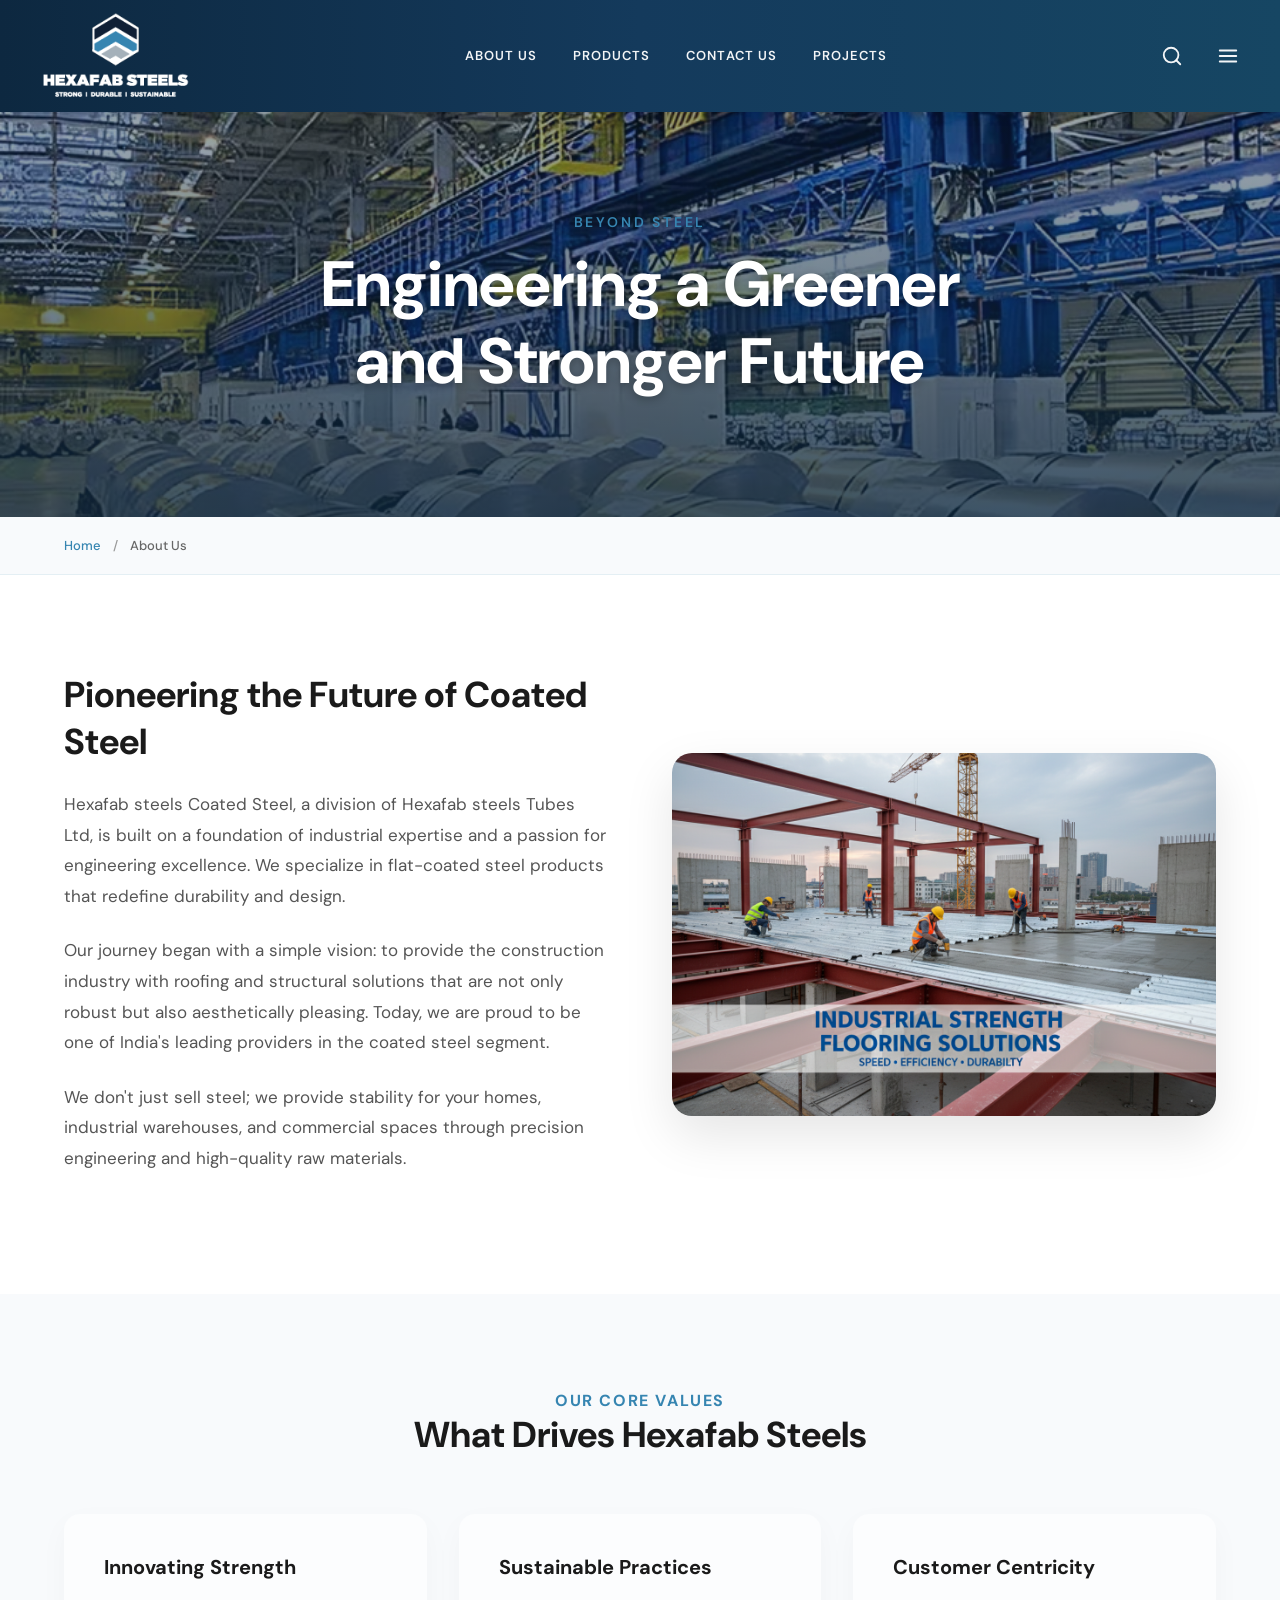
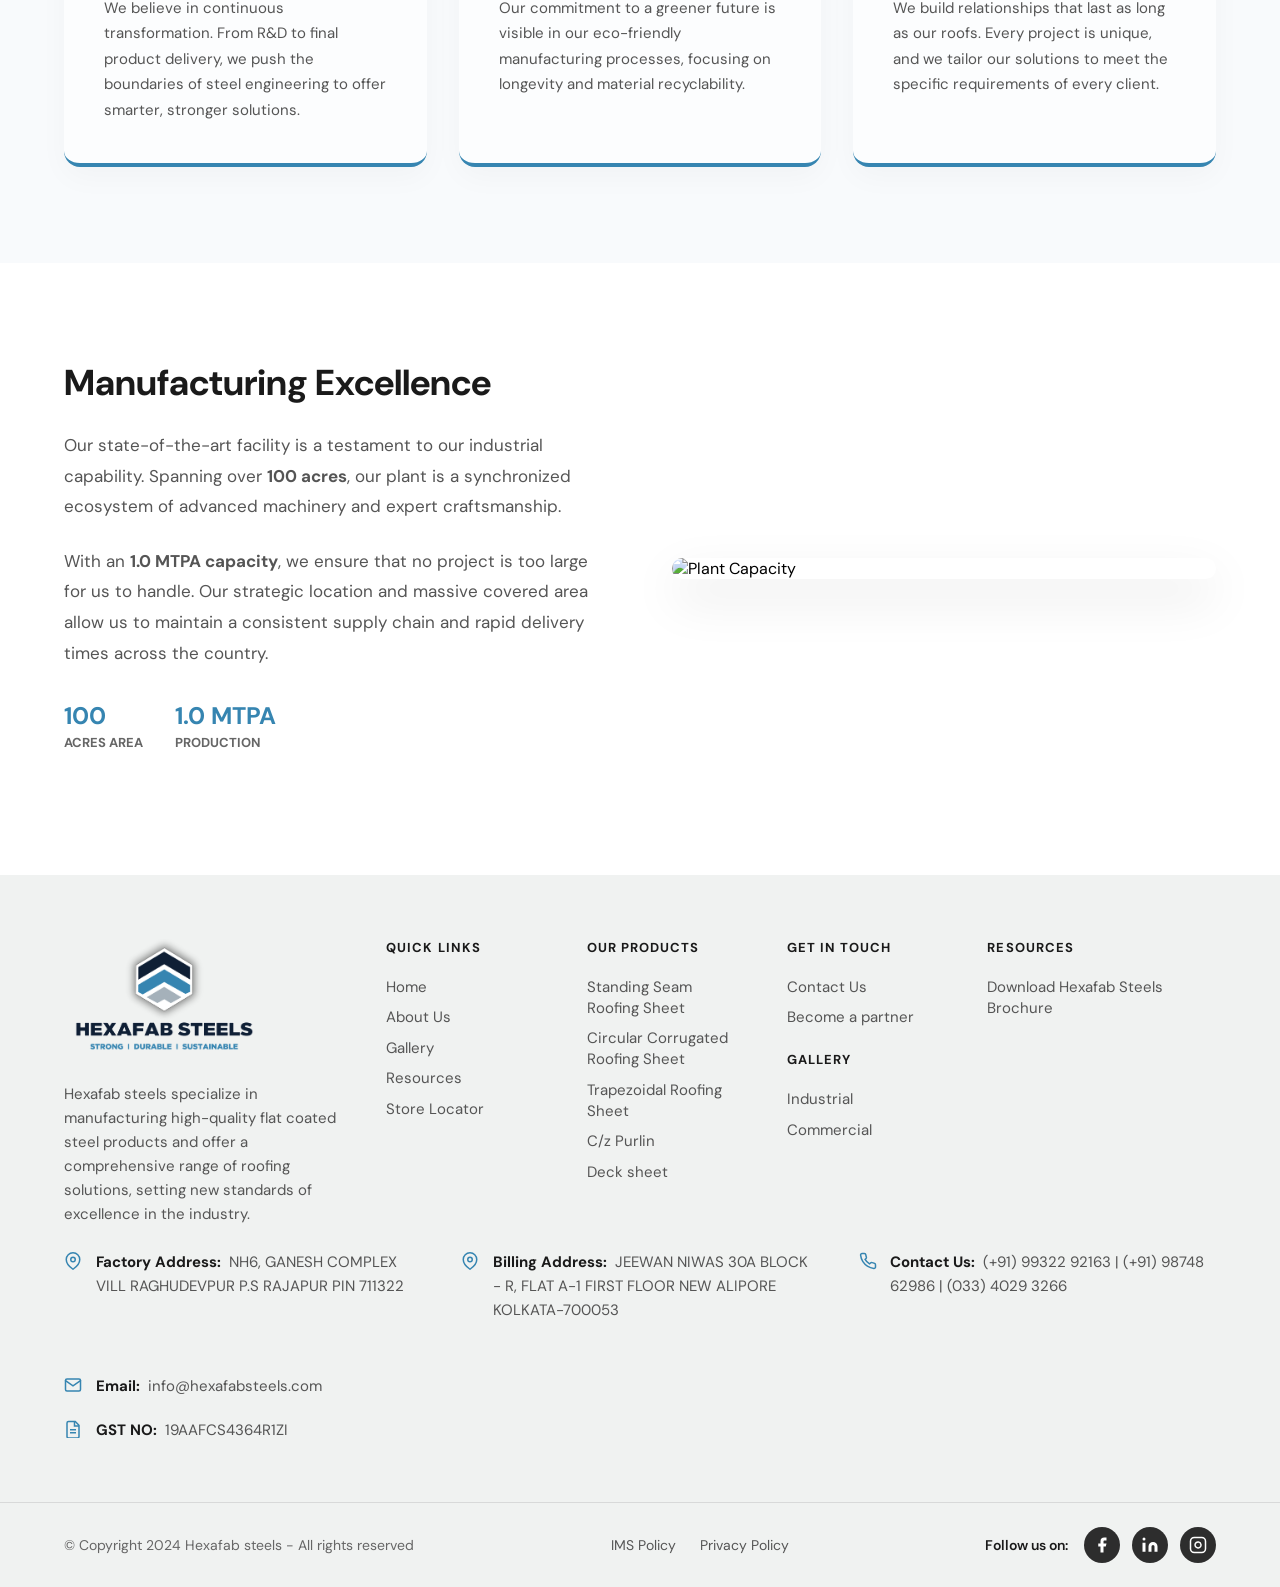
==== about.html @ ea366afa "dsdsd" ====
<!doctype html>
<html lang="en">

<head>
  <meta charset="UTF-8" />
  <meta name="viewport" content="width=device-width, initial-scale=1.0" />
  <title>About Us - Hexafab steels Coated Steel</title>
  <link rel="preconnect" href="https://fonts.googleapis.com" />
  <link rel="preconnect" href="https://fonts.gstatic.com" crossorigin />
  <link
    href="https://fonts.googleapis.com/css2?family=DM+Sans:ital,opsz,wght@0,9..40,400;0,9..40,500;0,9..40,600;0,9..40,700;1,9..40,400&display=swap"
    rel="stylesheet" />
  <link rel="stylesheet" href="https://cdn.jsdelivr.net/npm/swiper@11/swiper-bundle.min.css" />
  <link rel="stylesheet" href="assets/css/style.css" />
  <style>
    .ccc {
      display: grid !important;
      grid-template-columns: repeat(auto-fit, minmax(280px, 1fr)) !important;
      gap: 2.5rem !important;
      align-items: start !important;
      padding-bottom: 3rem !important;
    }

    .footer-contact-item {
      display: flex !important;
      align-items: flex-start !important;
      gap: 0.85rem !important;
      min-width: 0 !important;
    }

    .footer-contact-item.combined-item {
      flex-direction: column !important;
      gap: 1.25rem !important;
    }

    .contact-sub-item {
      display: flex !important;
      align-items: flex-start !important;
      gap: 0.85rem !important;
    }

    .footer-contact-item span,
    .footer-contact-item a,
    .contact-sub-item span,
    .contact-sub-item a {
      word-break: break-word !important;
      overflow-wrap: anywhere !important;
      font-size: 0.9375rem !important;
      line-height: 1.6 !important;
      color: #555 !important;
      text-decoration: none !important;
      transition: color 0.2s ease !important;
    }

    .footer-contact-item a:hover,
    .contact-sub-item a:hover {
      color: #3685b1 !important;
    }

    .footer-contact-item strong,
    .contact-sub-item strong {
      display: inline-block !important;
      margin-right: 4px !important;
      color: #1a1a1a !important;
      white-space: nowrap !important;
    }

    /* Core Values styling */
    .values-grid {
      display: grid;
      grid-template-columns: repeat(3, 1fr);
      gap: 2rem;
      margin-top: 3rem;
    }
    .value-box {
      background: #fcfdfe;
      padding: 2.5rem;
      border-radius: 16px;
      border-bottom: 4px solid #3685b1;
      box-shadow: 0 10px 30px rgba(0,0,0,0.03);
      transition: transform 0.3s ease;
    }
    .value-box:hover {
      transform: translateY(-10px);
    }
    .value-box h3 {
      font-size: 1.25rem;
      font-weight: 700;
      color: #1a1a1a;
      margin-bottom: 1rem;
    }
    .value-box p {
      font-size: 0.9375rem;
      line-height: 1.7;
      color: #555;
    }
    @media (max-width: 768px) {
      .values-grid { grid-template-columns: 1fr; }
    }
  </style>
</head>

<body>
  <header class="site-header">
    <div class="header-inner">
      <a href="index.html" class="header-logo">
        <img src="images/Hexafab-logo.png" alt="Hexafab steels" />
      </a>
      <nav class="nav-main">
        <a href="about.html" class="active">ABOUT US</a>
        <a href="products.html">PRODUCTS </a>
        <a href="contact.html">CONTACT US</a>
        <a href="projects.html">PROJECTS</a>
      </nav>
      <div class="header-actions">
        <button type="button" class="header-search" aria-label="Search" title="Search">
          <svg viewBox="0 0 24 24" fill="none" stroke="currentColor" stroke-width="2" stroke-linecap="round"
            stroke-linejoin="round">
            <circle cx="11" cy="11" r="8" />
            <path d="m21 21-4.35-4.35" />
          </svg>
        </button>
        <button type="button" class="menu-toggle" aria-label="Menu" title="Menu" id="hamburger">
          <svg viewBox="0 0 24 24" fill="none" stroke="currentColor" stroke-width="2" stroke-linecap="round">
            <line x1="3" y1="6" x2="21" y2="6" />
            <line x1="3" y1="12" x2="21" y2="12" />
            <line x1="3" y1="18" x2="21" y2="18" />
          </svg>
        </button>
      </div>
    </div>
  </header>

  <div class="header-search-overlay" id="headerSearchOverlay" aria-hidden="true">
    <div class="search-form-wrap">
      <button type="button" class="search-close" id="searchClose" aria-label="Close search">
        <svg viewBox="0 0 24 24" fill="none" stroke="currentColor" stroke-width="2" stroke-linecap="round"
          stroke-linejoin="round">
          <line x1="18" y1="6" x2="6" y2="18" />
          <line x1="6" y1="6" x2="18" y2="18" />
        </svg>
      </button>
      <form class="search-form" action="javascript:void(0);" method="get" role="search">
        <input type="search" name="s" class="search-input" placeholder="Search..." autocomplete="off"
          id="headerSearchInput" />
        <button type="submit" class="search-submit">Search</button>
      </form>
    </div>
  </div>

  <div class="offcanvas" id="offcanvasMenu" aria-hidden="true">
    <div class="offcanvas-backdrop" id="offcanvasBackdrop"></div>
    <div class="offcanvas-panel">
      <div class="offcanvas-header">
        <a href="index.html" class="offcanvas-logo">
          <img src="images/Hexafab-logo.png" alt="Hexafab steels Coated Steel" />
        </a>
      </div>
      <div class="offcanvas-body">
        <div class="offcanvas-col">
          <ul class="offcanvas-nav">
            <li><a href="index.html">HOME</a></li>
            <li><a href="about.html" class="active">ABOUT US</a></li>
            <li><a href="projects.html">OUR PROJECTS</a></li>
            <li><a href="contact.html">CONTACT US</a></li>
            <li><a href="javascript:void(0);">BECOME A PARTNER</a></li>
            <li><a href="javascript:void(0);">NEWS &amp; MEDIA</a></li>
          </ul>
        </div>
        <div class="offcanvas-col">
          <p class="offcanvas-col-label">OUR Products</p>
          <ul class="offcanvas-brands">
            <li><a href="products.html">Standing Seam Roofing Sheet</a></li>
            <li><a href="products.html">Circular Corrugated Roofing Sheet</a></li>
            <li><a href="products.html">Trapezoidal Roofing Sheet</a></li>
            <li><a href="products.html">C/z Purlin</a></li>
            <li><a href="products.html">Deck sheet</a></li>
          </ul>
        </div>
      </div>
      <div class="offcanvas-footer">
        <div class="offcanvas-social">
          <span class="offcanvas-social-label">Follow us on:</span>
          <a href="javascript:void(0);" aria-label="Facebook"><svg viewBox="0 0 24 24" fill="currentColor">
              <path d="M18 2h-3a5 5 0 0 0-5 5v3H7v4h3v8h4v-8h3l1-4h-4V7a1 1 0 0 1 1-1h3z" />
            </svg></a>
          <a href="javascript:void(0);" aria-label="LinkedIn"><svg viewBox="0 0 24 24" fill="currentColor">
              <path d="M16 8a6 6 0 0 1 6 6v7h-4v-7a2 2 0 0 0-2-2 2 2 0 0 0-2 2v7h-4v-7a6 6 0 0 1 6-6z" />
              <rect x="2" y="9" width="4" height="12" />
              <circle cx="4" cy="4" r="2" />
            </svg></a>
          <a href="javascript:void(0);" aria-label="Instagram"><svg viewBox="0 0 24 24" fill="none"
              stroke="currentColor" stroke-width="2">
              <rect x="2" y="2" width="20" height="20" rx="5" ry="5" />
              <path d="M16 11.37A4 4 0 1 1 12.63 8 4 4 0 0 1 16 11.37z" />
              <line x1="17.5" y1="6.5" x2="17.51" y2="6.5" />
            </svg></a>
        </div>
        <div class="offcanvas-footer-btns">
          <a href="javascript:void(0);" class="btn-outline">Warranty check</a>
          <a href="javascript:void(0);" class="btn-solid">Store locator</a>
        </div>
      </div>
    </div>
    <button type="button" class="offcanvas-close" id="offcanvasClose" aria-label="Close menu">
      <svg viewBox="0 0 24 24" fill="none" stroke="currentColor" stroke-width="2" stroke-linecap="round"
        stroke-linejoin="round">
        <line x1="18" y1="6" x2="6" y2="18" />
        <line x1="6" y1="6" x2="18" y2="18" />
      </svg>
    </button>
  </div>

  <main>
    <section class="internal-hero" style="background-image: url('images/factory-image.webp');">
      <div class="internal-hero-content">
        <p class="page-label">Beyond Steel</p>
        <h1>Engineering a Greener and Stronger Future</h1>
      </div>
    </section>

    <div class="breadcrumb-wrap">
      <div class="container">
        <a href="index.html">Home</a>
        <span class="separator">/</span>
        <span class="current">About Us</span>
      </div>
    </div>

    <!-- Our Story Section -->
    <section class="internal-content-section">
      <div class="container">
        <div class="content-grid-2">
          <div class="content-text">
            <h2>Pioneering the Future of Coated Steel</h2>
            <p>
              Hexafab steels Coated Steel, a division of Hexafab steels Tubes Ltd, is built on a foundation of industrial expertise and a passion for engineering excellence. We specialize in flat-coated steel products that redefine durability and design.
            </p>
            <p>
              Our journey began with a simple vision: to provide the construction industry with roofing and structural solutions that are not only robust but also aesthetically pleasing. Today, we are proud to be one of India's leading providers in the coated steel segment.
            </p>
            <p>
              We don't just sell steel; we provide stability for your homes, industrial warehouses, and commercial spaces through precision engineering and high-quality raw materials.
            </p>
          </div>
          <div class="content-image">
            <img src="images/Deck-sheets/DackSheetBanner.png" alt="Infrastructure" />
          </div>
        </div>
      </div>
    </section>

    <!-- Excellence Section -->
    <section class="internal-content-section" style="background: #f8fafc;">
      <div class="container">
        <div style="text-align: center; margin-bottom: 3.5rem;">
          <p class="page-label" style="color: #3685b1; font-weight: 700; letter-spacing: 0.1em;">OUR CORE VALUES</p>
          <h2 style="font-size: 2.25rem; font-weight: 700; color: #1a1a1a;">What Drives Hexafab Steels</h2>
        </div>
        <div class="values-grid">
          <div class="value-box">
            <h3>Innovating Strength</h3>
            <p>We believe in continuous transformation. From R&D to final product delivery, we push the boundaries of steel engineering to offer smarter, stronger solutions.</p>
          </div>
          <div class="value-box">
            <h3>Sustainable Practices</h3>
            <p>Our commitment to a greener future is visible in our eco-friendly manufacturing processes, focusing on longevity and material recyclability.</p>
          </div>
          <div class="value-box">
            <h3>Customer Centricity</h3>
            <p>We build relationships that last as long as our roofs. Every project is unique, and we tailor our solutions to meet the specific requirements of every client.</p>
          </div>
        </div>
      </div>
    </section>

    <!-- Manufacturing Infrastructure -->
    <section class="internal-content-section">
      <div class="container">
        <div class="content-grid-2">
          <div class="content-image" style="order: 2;">
            <img src="images/Trapezoidal-Roofing-Sheet/TrapezoidalRoofingSheetBanner.png" alt="Plant Capacity" />
          </div>
          <div class="content-text" style="order: 1;">
            <h2>Manufacturing Excellence</h2>
            <p>
              Our state-of-the-art facility is a testament to our industrial capability. Spanning over <strong>100 acres</strong>, our plant is a synchronized ecosystem of advanced machinery and expert craftsmanship.
            </p>
            <p>
              With an <strong>1.0 MTPA capacity</strong>, we ensure that no project is too large for us to handle. Our strategic location and massive covered area allow us to maintain a consistent supply chain and rapid delivery times across the country.
            </p>
            <div style="margin-top: 2rem; display: flex; gap: 2rem;">
               <div>
                  <h4 style="color: #3685b1; font-size: 1.5rem; font-weight: 700;">100</h4>
                  <p style="font-size: 0.8125rem; text-transform: uppercase; font-weight: 700; color: #666;">Acres Area</p>
               </div>
               <div>
                  <h4 style="color: #3685b1; font-size: 1.5rem; font-weight: 700;">1.0 MTPA</h4>
                  <p style="font-size: 0.8125rem; text-transform: uppercase; font-weight: 700; color: #666;">Production</p>
               </div>
            </div>
          </div>
        </div>
      </div>
    </section>
  </main>

  <footer class="site-footer">
    <div class="footer-top" style="padding-bottom: 0 !important;">
      <div class="footer-col footer-about">
        <div class="footer-logo" style="max-width: 200px">
          <img src="images/footer-logo.png" alt="Hexafab steels" style="width: 100%" />
        </div>
        <p class="footer-desc">
          Hexafab steels specialize in manufacturing high-quality flat coated
          steel products and offer a comprehensive range of roofing solutions,
          setting new standards of excellence in the industry.
        </p>
      </div>
      <div class="footer-col">
        <p class="footer-col-heading">QUICK LINKS</p>
        <ul class="footer-links">
          <li><a href="index.html">Home</a></li>
          <li><a href="about.html">About Us</a></li>
          <li><a href="projects.html">Gallery</a></li>
          <li><a href="javascript:void(0);">Resources</a></li>
          <li><a href="javascript:void(0);">Store Locator</a></li>
        </ul>
      </div>
      <div class="footer-col">
        <p class="footer-col-heading">OUR PRODUCTS</p>
        <ul class="footer-links">
          <li>
            <a href="products.html">Standing Seam Roofing Sheet</a>
          </li>
          <li>
            <a href="products.html">Circular Corrugated Roofing Sheet</a>
          </li>
          <li>
            <a href="products.html">Trapezoidal Roofing Sheet</a>
          </li>
          <li>
            <a href="products.html">C/z Purlin</a>
          </li>
          <li>
            <a href="products.html">Deck sheet</a>
          </li>
        </ul>
      </div>
      <div class="footer-col">
        <p class="footer-col-heading">GET IN TOUCH</p>
        <ul class="footer-links">
          <li>
            <a href="contact.html">Contact Us</a>
          </li>
          <li>
            <a href="javascript:void(0);">Become a partner</a>
          </li>
        </ul>
        <p class="footer-col-heading" style="margin-top: 1.5rem">GALLERY</p>
        <ul class="footer-links">
          <li>
            <a href="projects.html">Industrial</a>
          </li>
          <li>
            <a href="projects.html">Commercial</a>
          </li>
        </ul>
      </div>
      <div class="footer-col">
        <p class="footer-col-heading">RESOURCES</p>
        <ul class="footer-links">
          <li>
            <a href="javascript:void(0);">Download Hexafab Steels Brochure</a>
          </li>
        </ul>
      </div>
    </div>

    <div class="footer-top ccc" style="padding-top: 0 !important;">
      <div class="footer-contact-item">
        <svg viewBox="0 0 24 24" fill="none" stroke="currentColor" stroke-width="2">
          <path d="M21 10c0 7-9 13-9 13s-9-6-9-13a9 9 0 0 1 18 0z" />
          <circle cx="12" cy="10" r="3" />
        </svg>
        <span><strong>Factory Address:</strong>
          NH6, GANESH COMPLEX VILL RAGHUDEVPUR P.S RAJAPUR PIN 711322</span>
      </div>
      <div class="footer-contact-item">
        <svg viewBox="0 0 24 24" fill="none" stroke="currentColor" stroke-width="2">
          <path d="M21 10c0 7-9 13-9 13s-9-6-9-13a9 9 0 0 1 18 0z" />
          <circle cx="12" cy="10" r="3" />
        </svg>
        <span><strong>Billing Address:</strong>
          JEEWAN NIWAS 30A BLOCK - R, FLAT A-1 FIRST FLOOR NEW ALIPORE KOLKATA-700053</span>
      </div>
      <div class="footer-contact-item">
        <svg viewBox="0 0 24 24" fill="none" stroke="currentColor" stroke-width="2">
          <path
            d="M22 16.92v3a2 2 0 0 1-2.18 2 19.79 19.79 0 0 1-8.63-3.07 19.5 19.5 0 0 1-6-6 19.79 19.79 0 0 1-3.07-8.67A2 2 0 0 1 4.11 2h3a2 2 0 0 1 2 1.72 12.84 12.84 0 0 0 .7 2.81 2 2 0 0 1-.45 2.11L8.09 9.91a16 16 0 0 0 6 6l1.27-1.27a2 2 0 0 1 2.11-.45 12.84 12.84 0 0 0 2.81.7A2 2 0 0 1 22 16.92z" />
        </svg>
        <a href="tel:+919932292163"><strong>Contact Us: </strong> (+91) 99322 92163 | (+91) 98748 62986 | (033) 4029
          3266</a>
      </div>
      <div class="footer-contact-item combined-item">
        <div class="contact-sub-item">
          <svg viewBox="0 0 24 24" fill="none" stroke="currentColor" stroke-width="2">
            <path d="M4 4h16a2 2 0 0 1 2 2v0l-10 7L2 6v0a2 2 0 0 1 2-2z" />
            <path d="M22 6v12a2 2 0 0 1-2 2H4a2 2 0 0 1-2-2V6" />
          </svg>
          <a href="mailto:info@hexafabsteels.com"><strong>Email:</strong> info@hexafabsteels.com</a>
        </div>
        <div class="contact-sub-item">
          <svg viewBox="0 0 24 24" fill="none" stroke="currentColor" stroke-width="2">
            <path d="M6 2h9l5 5v15a2 2 0 0 1-2 2H6a2 2 0 0 1-2-2V4a2 2 0 0 1 2-2z" />
            <path d="M14 2v6h6" />
            <path d="M8 13h8" />
            <path d="M8 17h8" />
          </svg>
          <span><strong>GST NO:</strong> 19AAFCS4364R1ZI</span>
        </div>
      </div>
    </div>

    <div class="footer-bottom">
      <p class="footer-copyright">
        © Copyright 2024 Hexafab steels - All rights reserved
      </p>
      <div class="footer-policies">
        <a href="javascript:void(0);">IMS Policy</a>
        <a href="javascript:void(0);">Privacy Policy</a>
      </div>
      <div class="footer-social">
        <span class="footer-social-label">Follow us on:</span>
        <a href="javascript:void(0);" aria-label="Facebook" title="Facebook">
          <svg viewBox="0 0 24 24" fill="currentColor">
            <path d="M18 2h-3a5 5 0 0 0-5 5v3H7v4h3v8h4v-8h3l1-4h-4V7a1 1 0 0 1 1-1h3z" />
          </svg>
        </a>
        <a href="javascript:void(0);" aria-label="LinkedIn" title="LinkedIn">
          <svg viewBox="0 0 24 24" fill="currentColor">
            <path d="M16 8a6 6 0 0 1 6 6v7h-4v-7a2 2 0 0 0-2-2 2 2 0 0 0-2 2v7h-4v-7a6 6 0 0 1 6-6z" />
            <rect x="2" y="9" width="4" height="12" />
            <circle cx="4" cy="4" r="2" />
          </svg>
        </a>
        <a href="javascript:void(0);" aria-label="Instagram" title="Instagram">
          <svg viewBox="0 0 24 24" fill="none" stroke="currentColor" stroke-width="2">
            <rect x="2" y="2" width="20" height="20" rx="5" ry="5" />
            <path d="M16 11.37A4 4 0 1 1 12.63 8 4 4 0 0 1 16 11.37z" />
            <line x1="17.5" y1="6.5" x2="17.51" y2="6.5" />
          </svg>
        </a>
      </div>
    </div>
  </footer>

  <script src="https://cdn.jsdelivr.net/npm/swiper@11/swiper-bundle.min.js"></script>
  <script type="module">
    import Lenis from "https://cdn.jsdelivr.net/npm/lenis@1.3.18/dist/lenis.mjs"
    const lenis = new Lenis({
      duration: 1.2,
      easing: (t) => Math.min(1, 1.001 - Math.pow(2, -10 * t)),
      orientation: "vertical",
      smoothWheel: true,
      wheelMultiplier: 1,
      touchMultiplier: 2,
    })
    function raf(time) {
      lenis.raf(time)
      requestAnimationFrame(raf)
    }
    requestAnimationFrame(raf)
  </script>
  <script>
    // Search toggle
    (function () {
      var searchBtn = document.querySelector(".header-search")
      var overlay = document.getElementById("headerSearchOverlay")
      var searchInput = document.getElementById("headerSearchInput")
      var searchClose = document.getElementById("searchClose")
      if (!searchBtn || !overlay) return
      searchBtn.addEventListener("click", function() {
        document.body.classList.add("is-search-open")
        overlay.setAttribute("aria-hidden", "false")
        if (searchInput) searchInput.focus()
      })
      searchClose.addEventListener("click", function() {
        document.body.classList.remove("is-search-open")
        overlay.setAttribute("aria-hidden", "true")
      })
    })()

    // Mobile menu toggle
    ; (function () {
        var menuToggle = document.querySelector(".menu-toggle")
        var offcanvas = document.getElementById("offcanvasMenu")
        var offcanvasClose = document.getElementById("offcanvasClose")
        var offcanvasBackdrop = document.getElementById("offcanvasBackdrop")
        if (!menuToggle || !offcanvas) return
        menuToggle.addEventListener("click", function() {
          document.body.classList.add("is-offcanvas-open")
          offcanvas.setAttribute("aria-hidden", "false")
        })
        function closeMenu() {
          document.body.classList.remove("is-offcanvas-open")
          offcanvas.setAttribute("aria-hidden", "true")
        }
        offcanvasClose.addEventListener("click", closeMenu)
        if (offcanvasBackdrop) offcanvasBackdrop.addEventListener("click", closeMenu)
      })()
  </script>
</body>
</html>
---- assets/css/style.css ----
* {
  margin: 0;
  padding: 0;
  box-sizing: border-box;
}

html.lenis,
html.lenis body {
  height: auto;
}

.lenis.lenis-smooth {
  scroll-behavior: auto;
}

.lenis.lenis-smooth [data-lenis-prevent] {
  overscroll-behavior: contain;
}

.lenis.lenis-stopped {
  overflow: hidden;
}

.lenis.lenis-smooth iframe {
  pointer-events: none;
}

body {
  font-family:
    "DM Sans",
    -apple-system,
    BlinkMacSystemFont,
    sans-serif;
}

a:focus-visible,
button:focus-visible {
  outline: 2px solid #3685b1;
  outline-offset: 2px;
}

/* Site Header */
.site-header {
  position: sticky;
  top: 0;
  z-index: 100;
  background: linear-gradient(90deg,
      #0d2840 0%,
      #143a5c 50%,
      #164663 100%);
  padding: 0 2rem;
  height: 112px;
  display: flex;
  align-items: center;
  justify-content: space-between;
  box-shadow: 0 2px 12px rgba(0, 0, 0, 0.15);
}

.site-header .header-inner {
  /* max-width: 1400px; */
  margin: 0 auto;
  width: 100%;
  display: flex;
  align-items: center;
  justify-content: space-between;
}

.site-header .header-logo {
  display: flex;
  align-items: center;
  text-decoration: none;
  color: inherit;
}

.site-header .header-logo img {
  display: block;
  max-height: 88px;
  max-width: 280px;
  width: auto;
  height: auto;
  object-fit: contain;
  vertical-align: middle;
}

.site-header .nav-main {
  display: flex;
  align-items: center;
  gap: 2.25rem;
}

.site-header .nav-main a {
  font-size: 0.8125rem;
  font-weight: 600;
  letter-spacing: 0.08em;
  color: rgba(255, 255, 255, 0.95);
  text-decoration: none;
  transition: color 0.2s ease;
}

.site-header .nav-main a:hover {
  color: #fff;
}

.site-header .nav-item-dropdown {
  display: inline-flex;
  align-items: center;
  gap: 0.35rem;
}

.site-header .nav-item-dropdown svg {
  width: 10px;
  height: 10px;
  opacity: 0.9;
}

.site-header .header-actions {
  display: flex;
  align-items: center;
  gap: 1rem;
}

.site-header .header-actions .divider {
  width: 1px;
  height: 20px;
  background: rgba(255, 255, 255, 0.3);
}

.site-header .header-actions a,
.site-header .header-actions button {
  display: flex;
  align-items: center;
  justify-content: center;
  width: 40px;
  height: 40px;
  color: rgba(255, 255, 255, 0.95);
  background: none;
  border: none;
  cursor: pointer;
  padding: 0;
  text-decoration: none;
  transition: color 0.2s ease;
}

.site-header .header-actions a:hover,
.site-header .header-actions button:hover {
  color: #fff;
}

.site-header .header-actions svg {
  width: 22px;
  height: 22px;
}

.site-header .menu-toggle {
  font: inherit;
}

@media (max-width: 900px) {
  .site-header .nav-main {
    display: none;
  }
}

@media (max-width: 600px) {
  .site-header {
    padding: 0 1rem;
  }
}

/* Header search overlay */
.header-search-overlay {
  position: fixed;
  inset: 0;
  z-index: 200;
  background: rgba(13, 40, 64, 0.97);
  display: flex;
  align-items: center;
  justify-content: center;
  padding: 2rem;
  visibility: hidden;
  opacity: 0;
  transition:
    visibility 0.25s ease,
    opacity 0.25s ease;
}

body.is-search-open .header-search-overlay {
  visibility: visible;
  opacity: 1;
}

.header-search-overlay .search-form-wrap {
  width: 100%;
  max-width: 520px;
  position: relative;
}

.header-search-overlay .search-form {
  display: flex;
  align-items: stretch;
  gap: 0;
  background: #fff;
  border-radius: 12px;
  overflow: hidden;
  box-shadow: 0 8px 40px rgba(0, 0, 0, 0.3);
}

.header-search-overlay .search-input {
  flex: 1;
  padding: 1rem 1.25rem;
  font-size: 1rem;
  font-family: inherit;
  border: none;
  outline: none;
}

.header-search-overlay .search-input::placeholder {
  color: #999;
}

.header-search-overlay .search-submit {
  padding: 0 1.5rem;
  background: #3685b1;
  color: #fff;
  font-weight: 600;
  font-size: 0.9375rem;
  border: none;
  cursor: pointer;
  transition: background 0.2s ease;
}

.header-search-overlay .search-submit:hover {
  background: #2a6a94;
}

.header-search-overlay .search-close {
  position: absolute;
  top: -2.5rem;
  right: 0;
  width: 40px;
  height: 40px;
  display: flex;
  align-items: center;
  justify-content: center;
  background: transparent;
  border: none;
  color: rgba(255, 255, 255, 0.9);
  cursor: pointer;
  padding: 0;
  transition: color 0.2s ease;
}

.header-search-overlay .search-close:hover {
  color: #fff;
}

.header-search-overlay .search-close svg {
  width: 24px;
  height: 24px;
}

/* Off-canvas menu */
.offcanvas {
  position: fixed;
  inset: 0;
  z-index: 250;
  visibility: hidden;
  pointer-events: none;
}

body.is-offcanvas-open .offcanvas {
  visibility: visible;
  pointer-events: auto;
}

body.is-offcanvas-open {
  overflow: hidden;
}

@keyframes offcanvas-col-in {
  from {
    opacity: 0;
    transform: translateY(20px);
  }

  to {
    opacity: 1;
    transform: translateY(0);
  }
}

.offcanvas-panel {
  position: fixed;
  left: 0;
  top: 0;
  bottom: 0;
  width: 96%;
  max-width: 880px;
  background-image:
    radial-gradient(circle at 18% 25%,
      rgba(54, 133, 177, 0.06) 0%,
      transparent 45%),
    linear-gradient(145deg,
      #f2f5f9 0%,
      #e8eef5 35%,
      #ecf1f8 70%,
      #f0f4fa 100%);
  display: flex;
  flex-direction: column;
  transform: translateX(-100%);
  transition: transform 0.5s cubic-bezier(0.23, 1, 0.32, 1);
  box-shadow:
    16px 0 80px rgba(0, 0, 0, 0.2),
    0 0 0 1px rgba(54, 133, 177, 0.06);
  overflow-y: auto;
  border-radius: 0 28px 28px 0;
}

.offcanvas-panel::before {
  content: "";
  position: absolute;
  left: 0;
  top: 0;
  bottom: 0;
  width: 6px;
  background: linear-gradient(180deg,
      #3685b1 0%,
      #4a9ac9 50%,
      #2a6a94 100%);
  border-radius: 28px 0 0 28px;
}

body.is-offcanvas-open .offcanvas-panel {
  transform: translateX(0);
}

body.is-offcanvas-open .offcanvas-body .offcanvas-col:nth-child(1) {
  animation: offcanvas-col-in 0.5s cubic-bezier(0.23, 1, 0.32, 1) 0.1s both;
}

body.is-offcanvas-open .offcanvas-body .offcanvas-col:nth-child(2) {
  animation: offcanvas-col-in 0.5s cubic-bezier(0.23, 1, 0.32, 1) 0.2s both;
}

body.is-offcanvas-open .offcanvas-body .offcanvas-col:nth-child(3) {
  animation: offcanvas-col-in 0.5s cubic-bezier(0.23, 1, 0.32, 1) 0.3s both;
}

.offcanvas-panel::-webkit-scrollbar {
  width: 8px;
}

.offcanvas-panel::-webkit-scrollbar-track {
  background: rgba(54, 133, 177, 0.06);
  border-radius: 4px;
}

.offcanvas-panel::-webkit-scrollbar-thumb {
  background: linear-gradient(180deg, #3685b1 0%, #2a6a94 100%);
  border-radius: 4px;
}

.offcanvas-panel::-webkit-scrollbar-thumb:hover {
  background: #2a6a94;
}

.offcanvas-backdrop {
  position: fixed;
  inset: 0;
  background: rgba(13, 40, 64, 0.5);
  opacity: 0;
  transition: opacity 0.5s cubic-bezier(0.23, 1, 0.32, 1);
  backdrop-filter: blur(0);
}

body.is-offcanvas-open .offcanvas-backdrop {
  opacity: 1;
  backdrop-filter: blur(8px);
}

.offcanvas-close {
  position: fixed;
  top: 1.25rem;
  right: 1.25rem;
  z-index: 251;
  width: 52px;
  height: 52px;
  border-radius: 50%;
  background: #1a1a1a;
  color: #fff;
  border: 3px solid rgba(255, 255, 255, 0.2);
  cursor: pointer;
  display: flex;
  align-items: center;
  justify-content: center;
  padding: 0;
  transition: all 0.3s cubic-bezier(0.23, 1, 0.32, 1);
  box-shadow: 0 4px 20px rgba(0, 0, 0, 0.3);
}

.offcanvas-close:hover {
  background: #3685b1;
  border-color: rgba(255, 255, 255, 0.4);
  transform: scale(1.08) rotate(90deg);
  box-shadow: 0 6px 28px rgba(54, 133, 177, 0.4);
}

.offcanvas-close svg {
  width: 24px;
  height: 24px;
}

.offcanvas-header {
  background: linear-gradient(115deg,
      #1a1a1a 0%,
      #252525 40%,
      #2d2d2d 100%);
  padding: 1.5rem 2.5rem;
  flex-shrink: 0;
  position: relative;
  overflow: hidden;
}

.offcanvas-header::before {
  content: "";
  position: absolute;
  inset: 0;
  background: repeating-linear-gradient(-55deg,
      transparent,
      transparent 60px,
      rgba(255, 255, 255, 0.02) 60px,
      rgba(255, 255, 255, 0.02) 61px);
  pointer-events: none;
}

.offcanvas-header::after {
  content: "";
  position: absolute;
  left: 0;
  right: 0;
  bottom: 0;
  height: 4px;
  background: linear-gradient(90deg,
      #3685b1 0%,
      #4a9ac9 40%,
      transparent 100%);
  opacity: 0.9;
}

.offcanvas-header .offcanvas-logo {
  display: inline-flex;
  align-items: center;
  text-decoration: none;
  color: #fff;
  position: relative;
  z-index: 1;
}

.offcanvas-header .offcanvas-logo img {
  max-height: 94px;
  width: auto;
  display: block;
}

.offcanvas-body {
  flex: 1;
  padding: 2.5rem 2.5rem 2rem;
  display: grid;
  grid-template-columns: 1fr;
  gap: 2.5rem;
  position: relative;
  z-index: 1;
}

@media (min-width: 640px) {
  .offcanvas-body {
    grid-template-columns: 1fr 1fr 1fr;
    gap: 3rem;
    padding: 3rem 3rem 2.5rem;
  }

  .offcanvas-body .offcanvas-col {
    padding-right: 2rem;
    border-right: 1px solid rgba(54, 133, 177, 0.15);
  }

  .offcanvas-body .offcanvas-col:last-child {
    padding-right: 0;
    border-right: none;
  }
}

.offcanvas-nav {
  list-style: none;
}

.offcanvas-nav li {
  position: relative;
}

.offcanvas-nav a {
  display: inline-block;
  font-size: 1rem;
  font-weight: 700;
  letter-spacing: 0.06em;
  text-transform: uppercase;
  color: #1a1a1a;
  text-decoration: none;
  padding: 0.65rem 0 0.65rem 1.5rem;
  position: relative;
  transition: color 0.25s ease;
}

.offcanvas-nav a::before {
  content: "→";
  position: absolute;
  left: 0;
  font-size: 1em;
  color: #3685b1;
  opacity: 0;
  transform: translateX(-6px);
  transition:
    opacity 0.25s ease,
    transform 0.25s ease;
}

.offcanvas-nav a::after {
  content: "";
  position: absolute;
  left: 1.5rem;
  right: 0;
  bottom: 0.4rem;
  height: 3px;
  width: 0;
  background: linear-gradient(90deg, #3685b1, #4a9ac9);
  border-radius: 2px;
  transition: width 0.3s cubic-bezier(0.23, 1, 0.32, 1);
}

.offcanvas-nav a:hover {
  color: #3685b1;
}

.offcanvas-nav a:hover::before {
  opacity: 1;
  transform: translateX(0);
}

.offcanvas-nav a:hover::after {
  width: calc(100% - 1.5rem);
}

.offcanvas-col-label {
  font-size: 0.6875rem;
  font-weight: 800;
  letter-spacing: 0.22em;
  text-transform: uppercase;
  margin-bottom: 1.25rem;
  padding: 0.55rem 1rem;
  background: linear-gradient(90deg,
      rgba(54, 133, 177, 0.15) 0%,
      rgba(54, 133, 177, 0.06) 100%);
  border-left: 4px solid #3685b1;
  border-radius: 0 10px 10px 0;
  display: inline-block;
  color: #1a5f7a;
  box-shadow: 0 2px 8px rgba(54, 133, 177, 0.08);
}

.offcanvas-brands {
  list-style: none;
}

.offcanvas-brands a {
  display: block;
  font-size: 0.875rem;
  font-weight: 700;
  letter-spacing: 0.05em;
  text-transform: uppercase;
  color: #1a1a1a;
  text-decoration: none;
  padding: 0.5rem 0 0.5rem 1.25rem;
  border-left: 3px solid transparent;
  position: relative;
  transition: all 0.3s cubic-bezier(0.23, 1, 0.32, 1);
}

.offcanvas-brands a::before {
  content: "";
  position: absolute;
  left: 0;
  top: 50%;
  transform: translateY(-50%);
  width: 6px;
  height: 6px;
  border-radius: 50%;
  background: rgba(54, 133, 177, 0.3);
  transition: all 0.3s ease;
}

.offcanvas-brands a:hover {
  color: #3685b1;
  border-left-color: #3685b1;
  padding-left: 1.5rem;
}

.offcanvas-brands a:hover::before {
  background: #3685b1;
  transform: translateY(-50%) scale(1.4);
  box-shadow: 0 0 0 3px rgba(54, 133, 177, 0.2);
}

.offcanvas-resource-label {
  font-size: 0.6875rem;
  font-weight: 800;
  letter-spacing: 0.22em;
  text-transform: uppercase;
  margin-bottom: 1.25rem;
  padding: 0.55rem 1rem;
  background: linear-gradient(90deg,
      rgba(54, 133, 177, 0.15) 0%,
      rgba(54, 133, 177, 0.06) 100%);
  border-left: 4px solid #3685b1;
  border-radius: 0 10px 10px 0;
  display: inline-block;
  color: #1a5f7a;
  box-shadow: 0 2px 8px rgba(54, 133, 177, 0.08);
}

.offcanvas-resources a {
  display: block;
  font-size: 0.8125rem;
  font-weight: 600;
  letter-spacing: 0.03em;
  text-transform: uppercase;
  color: #444;
  text-decoration: none;
  padding: 0.45rem 0 0.45rem 1.25rem;
  border-left: 3px solid transparent;
  position: relative;
  transition: all 0.3s cubic-bezier(0.23, 1, 0.32, 1);
}

.offcanvas-resources a:not(.download-link)::before {
  content: "";
  position: absolute;
  left: 0;
  top: 50%;
  transform: translateY(-50%);
  width: 5px;
  height: 5px;
  border-radius: 50%;
  background: rgba(54, 133, 177, 0.25);
  transition: all 0.3s ease;
}

.offcanvas-resources a:hover {
  color: #3685b1;
  border-left-color: #3685b1;
  padding-left: 1.5rem;
}

.offcanvas-resources a:hover::before {
  background: #3685b1;
  transform: translateY(-50%) scale(1.3);
}

.offcanvas-resources a.download-link {
  display: inline-flex;
  align-items: center;
  gap: 0.4rem;
}

.offcanvas-resources a.download-link svg {
  width: 14px;
  height: 14px;
  transition: transform 0.25s ease;
}

.offcanvas-resources a.download-link:hover svg {
  transform: translateY(2px);
}

.offcanvas-footer {
  border-top: 2px solid rgba(54, 133, 177, 0.2);
  padding: 1.75rem 2.5rem;
  display: flex;
  flex-wrap: wrap;
  align-items: center;
  justify-content: space-between;
  gap: 1.5rem;
  background: linear-gradient(180deg,
      transparent 0%,
      rgba(54, 133, 177, 0.05) 100%);
  position: relative;
  overflow: hidden;
}

.offcanvas-footer::before {
  content: "";
  position: absolute;
  bottom: 0;
  right: 0;
  width: 40%;
  height: 100%;
  background: linear-gradient(105deg,
      transparent 30%,
      rgba(54, 133, 177, 0.08) 100%);
  pointer-events: none;
}

.offcanvas-footer .offcanvas-social,
.offcanvas-footer .offcanvas-footer-btns {
  position: relative;
  z-index: 1;
}

.offcanvas-social {
  display: flex;
  align-items: center;
  gap: 0.75rem;
}

.offcanvas-social-label {
  font-size: 0.8125rem;
  font-weight: 600;
  color: #555;
  margin-right: 0.25rem;
}

.offcanvas-social a {
  display: flex;
  align-items: center;
  justify-content: center;
  width: 40px;
  height: 40px;
  border-radius: 50%;
  background: #fff;
  color: #2d2d2d;
  border: 2px solid rgba(0, 0, 0, 0.08);
  text-decoration: none;
  transition: all 0.3s cubic-bezier(0.23, 1, 0.32, 1);
  box-shadow: 0 2px 8px rgba(0, 0, 0, 0.06);
}

.offcanvas-social a:hover {
  background: #3685b1;
  color: #fff;
  border-color: #3685b1;
  transform: translateY(-3px);
  box-shadow: 0 6px 16px rgba(54, 133, 177, 0.35);
}

.offcanvas-social svg {
  width: 18px;
  height: 18px;
}

.offcanvas-footer-btns {
  display: flex;
  flex-wrap: wrap;
  gap: 0.75rem;
}

.offcanvas-footer-btns a {
  display: inline-flex;
  align-items: center;
  gap: 0.5rem;
  font-size: 0.8125rem;
  font-weight: 700;
  letter-spacing: 0.06em;
  text-transform: uppercase;
  text-decoration: none;
  padding: 0.7rem 1.5rem;
  border-radius: 12px;
  transition: all 0.3s cubic-bezier(0.23, 1, 0.32, 1);
}

.offcanvas-footer-btns a.btn-outline {
  background: #fff;
  color: #2d2d2d;
  border: 2px solid #2d2d2d;
}

.offcanvas-footer-btns a.btn-outline:hover {
  background: #2d2d2d;
  color: #fff;
  transform: translateY(-2px);
}

.offcanvas-footer-btns a.btn-solid {
  background: linear-gradient(135deg, #3685b1 0%, #2a6a94 100%);
  color: #fff;
  border: 2px solid transparent;
  box-shadow: 0 4px 14px rgba(54, 133, 177, 0.35);
}

.offcanvas-footer-btns a.btn-solid:hover {
  background: linear-gradient(135deg, #2a6a94 0%, #1e5280 100%);
  transform: translateY(-2px);
  box-shadow: 0 6px 20px rgba(54, 133, 177, 0.45);
}

.offcanvas-footer-btns svg {
  width: 16px;
  height: 16px;
}

.hero {
  position: relative;
  width: 100%;
  min-height: 90vh;
  overflow: hidden;
}

.hero .swiper {
  width: 100%;
  height: 90vh;
}

.hero .swiper-slide {
  display: flex;
  align-items: center;
  justify-content: flex-start;
  background-size: cover;
  background-position: center;
  position: relative;
}

.hero .swiper-slide::before {
  content: "";
  position: absolute;
  inset: 0;
  background: linear-gradient(90deg,
      rgba(0, 0, 0, 0.5) 0%,
      rgba(0, 0, 0, 0.2) 50%,
      transparent 100%);
  pointer-events: none;
}

.hero .swiper-slide:nth-child(1) {
  background-image: url("https://aplapollocoatedsteel.com/wp-content/uploads/2024/05/Hero-banner-1.webp");
}

.hero .swiper-slide:nth-child(2) {
  background-image: url("https://aplapollocoatedsteel.com/wp-content/uploads/2026/01/website-banner-deskrop-100.jpg");
}

.hero .swiper-slide:nth-child(3) {
  background-image: url("https://aplapollocoatedsteel.com/wp-content/uploads/2024/08/Coral-1-banner.webp");
}

.slide-content {
  text-align: left;
  color: #fff;
  padding: 3rem 4rem;
  max-width: 700px;
  position: relative;
  z-index: 1;
}

.slide-content .sub-heading {
  font-size: 0.875rem;
  font-weight: 600;
  letter-spacing: 0.25em;
  text-transform: uppercase;
  opacity: 0.95;
  margin-bottom: 1rem;
  text-shadow: 0 1px 2px rgba(0, 0, 0, 0.3);
}

.slide-content .heading {
  font-size: clamp(2.5rem, 5vw, 4rem);
  font-weight: 700;
  line-height: 1.2;
  margin-bottom: 1rem;
  text-shadow: 0 2px 4px rgba(0, 0, 0, 0.4);
}

.slide-content .description {
  font-size: 1rem;
  line-height: 1.6;
  opacity: 0.95;
  margin-bottom: 1.5rem;
  text-shadow: 0 1px 2px rgba(0, 0, 0, 0.3);
}

.slide-content .btn {
  display: inline-block;
  padding: 1rem 2rem;
  background: #3685b1;
  color: #fff;
  text-decoration: none;
  font-weight: 600;
  letter-spacing: 0.1em;
  text-transform: uppercase;
  border-radius: 4px;
  transition: background 0.2s ease;
}

.slide-content .btn:hover {
  background: #2a6a94;
}

/* Navigation */
.hero-nav {
  position: absolute;
  bottom: 2rem;
  left: 4rem;
  display: flex;
  align-items: center;
  gap: 2rem;
  z-index: 10;
}

.hero-nav .swiper-button-prev,
.hero-nav .swiper-button-next {
  position: static;
  width: 48px;
  height: 48px;
  margin: 0;
  background: rgba(255, 255, 255, 0.15);
  border-radius: 50%;
  color: #fff;
  transition: background 0.3s ease;
}

.hero-nav .swiper-button-prev::after,
.hero-nav .swiper-button-next::after {
  font-size: 1.25rem;
  font-weight: 700;
}

.hero-nav .swiper-button-prev:hover,
.hero-nav .swiper-button-next:hover {
  background: rgba(255, 255, 255, 0.25);
}

.slide-counter {
  font-size: 0.875rem;
  font-weight: 600;
  color: rgba(255, 255, 255, 0.9);
  min-width: 4rem;
}

.slide-counter .current {
  font-size: 1.5rem;
}

@media (max-width: 768px) {
  .slide-content {
    padding: 2rem;
  }

  .hero-nav {
    left: 2rem;
  }
}

/* Brand Section - Main slider + Thumbs */
.brands-section {
  position: relative;
}

.brands-section .section-header {
  text-align: center;
  padding: 4rem 2rem 2rem;
}

.brands-section .section-label {
  font-size: 0.875rem;
  font-weight: 600;
  letter-spacing: 0.2em;
  text-transform: uppercase;
  color: #3685b1;
  margin-bottom: 0.75rem;
}

.brands-section .section-heading {
  font-size: clamp(2rem, 4vw, 2.75rem);
  font-weight: 700;
  line-height: 1.3;
  color: #1a1a1a;
}

.brands-section .slider-wrap {
  position: relative;
  min-height: 80vh;
  padding-bottom: 6rem;
}

.brands-section .brand-main-swiper {
  width: 100%;
  height: 80vh;
}

.brands-section .brand-main-swiper .swiper-slide {
  display: flex;
  align-items: center;
  justify-content: flex-start;
  background-size: cover;
  background-position: center;
  position: relative;
}

.brands-section .brand-main-swiper .swiper-slide::before {
  content: "";
  position: absolute;
  inset: 0;
  background: linear-gradient(90deg,
      rgba(15, 52, 96, 0.9) 0%,
      rgba(15, 52, 96, 0.5) 60%,
      transparent 100%);
  pointer-events: none;
}

.brands-section .brand-slide-content {
  text-align: left;
  color: #fff;
  padding: 3rem 4rem;
  max-width: 600px;
  position: relative;
  z-index: 1;
}

.brands-section .brand-slide-content .label {
  font-size: 0.875rem;
  font-weight: 600;
  letter-spacing: 0.25em;
  text-transform: uppercase;
  margin-bottom: 1rem;
}

.brands-section .brand-slide-content .heading {
  font-size: clamp(2rem, 4vw, 3.5rem);
  font-weight: 700;
  line-height: 1.2;
  margin-bottom: 1rem;
}

.brands-section .brand-slide-content .sub-heading {
  font-size: 1rem;
  line-height: 1.6;
  opacity: 0.95;
  margin-bottom: 1.5rem;
}

.brands-section .brand-slide-content .btn {
  display: inline-block;
  padding: 1rem 2rem;
  background: #3685b1;
  color: #fff;
  text-decoration: none;
  font-weight: 600;
  letter-spacing: 0.1em;
  text-transform: uppercase;
  border-radius: 4px;
  transition: background 0.2s ease;
}

.brands-section .brand-slide-content .btn:hover {
  background: #2a6a94;
}

.brands-section .brand-thumbs {
  position: absolute;
  bottom: 2rem;
  left: 50%;
  transform: translateX(-50%);
  width: calc(100% - 4rem);
  max-width: 1100px;
  z-index: 10;
}

.brands-section .thumbs-strip {
  background: #fff;
  border-radius: 50px;
  padding: 1rem 2rem;
  box-shadow: 0 8px 32px rgba(0, 0, 0, 0.3);
}

.brands-section .brand-thumbs .swiper-slide {
  display: flex;
  align-items: center;
  justify-content: center;
  cursor: pointer;
  padding: 0.5rem 1rem;
  border-radius: 12px;
  transition: background 0.2s ease;
  width: auto;
}

.brands-section .brand-thumbs .swiper-slide:hover {
  background: rgba(54, 133, 177, 0.06);
}

.brands-section .brand-thumbs .swiper-slide-thumb-active {
  background: rgba(54, 133, 177, 0.12);
}

.brands-section .thumb-logo {
  height: 36px;
  width: auto;
  max-width: 100px;
  object-fit: contain;
}

@media (max-width: 768px) {
  .brands-section .brand-slide-content {
    padding: 2rem;
  }

  .brands-section .brand-thumbs {
    width: calc(100% - 2rem);
    bottom: 1.5rem;
  }

  .brands-section .thumbs-strip {
    padding: 0.75rem 1rem;
    border-radius: 40px;
  }

  .brands-section .thumb-logo {
    height: 28px;
  }
}

/* Know About Us Section */
.know-about {
  padding: 5rem 4rem;
  background: linear-gradient(180deg, #fafbfc 0%, #fff 100%);
}

.know-about .container {
  max-width: 1200px;
  margin: 0 auto;
  display: grid;
  grid-template-columns: 1fr 1fr;
  gap: 4rem;
  align-items: center;
}

.know-about .section-label {
  font-size: 0.875rem;
  font-weight: 600;
  letter-spacing: 0.2em;
  text-transform: uppercase;
  color: #3685b1;
  margin-bottom: 1rem;
}

.know-about .section-heading {
  font-size: clamp(2rem, 4vw, 2.75rem);
  font-weight: 700;
  line-height: 1.3;
  color: #1a1a1a;
  margin-bottom: 1.5rem;
}

.know-about .section-desc {
  font-size: 1rem;
  line-height: 1.7;
  color: #555;
  margin-bottom: 2rem;
}

.know-about .read-more {
  display: inline-block;
  padding: 1rem 2rem;
  background: #3685b1;
  color: #fff;
  text-decoration: none;
  font-weight: 600;
  letter-spacing: 0.1em;
  text-transform: uppercase;
  border-radius: 4px;
  transition: background 0.2s ease;
}

.know-about .read-more:hover {
  background: #2a6a94;
}

.know-about .stats {
  display: grid;
  grid-template-columns: repeat(3, 1fr);
  gap: 2rem;
  margin-top: 3rem;
}

.know-about .stat-item {
  text-align: left;
  padding: 1rem;
  background: rgba(54, 133, 177, 0.04);
  border-radius: 8px;
}

.know-about .stat-value {
  font-size: 2.5rem;
  font-weight: 700;
  color: #3685b1;
  line-height: 1.2;
  margin-bottom: 0.25rem;
}

.know-about .stat-label {
  font-size: 0.875rem;
  font-weight: 600;
  color: #666;
  text-transform: uppercase;
  letter-spacing: 0.05em;
}

.know-about .image-wrap {
  position: relative;
  border-radius: 12px;
  overflow: hidden;
  aspect-ratio: 4/3;
  box-shadow: 0 20px 60px -15px rgba(54, 133, 177, 0.15);
}

.know-about .image-wrap img {
  width: 100%;
  height: 100%;
  object-fit: cover;
}

@media (max-width: 900px) {
  .know-about .container {
    grid-template-columns: 1fr;
    gap: 2rem;
  }

  .know-about .image-wrap {
    order: -1;
  }
}

@media (max-width: 600px) {
  .know-about {
    padding: 3rem 2rem;
  }

  .know-about .stats {
    grid-template-columns: 1fr;
    gap: 1.5rem;
  }
}

/* Key Features Section - Numbered blocks */
.key-features {
  padding: 5rem 4rem;
  background: #f0f4f1;
}

.key-features .container {
  max-width: 1200px;
  margin: 0 auto;
}

.key-features .section-header {
  text-align: center;
  margin-bottom: 3.5rem;
}

.key-features .section-label {
  font-size: 0.75rem;
  font-weight: 700;
  letter-spacing: 0.25em;
  text-transform: uppercase;
  color: #3685b1;
  margin-bottom: 0.75rem;
}

.key-features .section-heading {
  font-size: clamp(1.75rem, 3vw, 2.5rem);
  font-weight: 700;
  line-height: 1.25;
  color: #1a1a1a;
}

.key-features .features-grid {
  display: grid;
  grid-template-columns: repeat(5, 1fr);
  gap: 1.5rem;
}

.key-features .feature-item {
  text-align: center;
  padding: 2rem 1.25rem;
  background: #fff;
  border-radius: 12px;
  border: 1px solid transparent;
  transition:
    background 0.2s ease,
    border-color 0.2s ease,
    box-shadow 0.2s ease;
}

.key-features .feature-item:hover {
  background: #fff;
  border-color: rgba(54, 133, 177, 0.2);
  box-shadow: 0 8px 24px rgba(54, 133, 177, 0.08);
}

.key-features .feature-item:hover .feature-num {
  color: rgba(54, 133, 177, 0.4);
}

.key-features .feature-num {
  font-size: 2.5rem;
  font-weight: 700;
  color: rgba(54, 133, 177, 0.2);
  line-height: 1;
  margin-bottom: 1rem;
}

.key-features .feature-title {
  font-size: 1rem;
  font-weight: 700;
  color: #1a1a1a;
  margin-bottom: 0.5rem;
}

.key-features .feature-desc {
  font-size: 0.875rem;
  line-height: 1.5;
  color: #666;
}

@media (max-width: 1024px) {
  .key-features .features-grid {
    grid-template-columns: repeat(2, 1fr);
  }
}

@media (max-width: 600px) {
  .key-features {
    padding: 3rem 2rem;
  }

  .key-features .features-grid {
    grid-template-columns: 1fr;
    gap: 1rem;
  }

  .key-features .feature-item {
    padding: 1.5rem 1rem;
  }
}

/* Top Brands Section */
/* Top Brands Section */
.top-brands {
  padding: 5rem 2rem;
  background: #fff;
}

/* Center container */
.top-brands .container {
  max-width: 1100px;
  margin: 0 auto;
}

/* Header */
.top-brands .section-header {
  text-align: center;
  margin-bottom: 3rem;
}

.top-brands .section-label {
  font-size: 0.875rem;
  font-weight: 600;
  letter-spacing: 0.2em;
  text-transform: uppercase;
  color: #3685b1;
  margin-bottom: 0.5rem;
}

.top-brands .section-heading {
  font-size: clamp(2rem, 4vw, 2.75rem);
  font-weight: 700;
  line-height: 1.3;
  color: #1a1a1a;
}

/* 🔥 FLEX GRID (IMPORTANT CHANGE) */
.top-brands .cards-grid {
  display: flex;
  flex-wrap: wrap;
  justify-content: center;
  /* centers last row */
  gap: 2rem;
}

/* Card */
.top-brands .card {
  position: relative;
  width: 300px;
  /* 🔥 fixed width */
  flex: 0 0 auto;
  border-radius: 12px;
  overflow: hidden;
  aspect-ratio: 4/3;
  transition: transform 0.3s ease;
}

.top-brands .card:hover {
  transform: translateY(-5px);
}

/* Image */
.top-brands .card-image {
  width: 100%;
  height: 100%;
  object-fit: cover;
}

/* Badge */
.top-brands .card-badge {
  position: absolute;
  top: 1rem;
  right: 1rem;
  background: rgba(26, 26, 26, 0.7);
  color: #fff;
  padding: 0.5rem 1rem;
  border-radius: 8px;
  font-size: 0.75rem;
  font-weight: 600;
}

/* Label */
.top-brands .card-label {
  position: absolute;
  bottom: 1rem;
  left: 50%;
  transform: translateX(-50%);
  background: #fff;
  padding: 0.75rem 1.5rem;
  border-radius: 8px;
  font-size: 0.875rem;
  font-weight: 700;
  text-transform: uppercase;
  color: #1a1a1a;
  display: inline-flex;
  align-items: center;
  gap: 0.5rem;
  box-shadow: 0 4px 20px rgba(0, 0, 0, 0.1);
  text-decoration: none;
  transition: all 0.2s ease;
}

.top-brands .card-label:hover {
  transform: translateX(-50%) translateY(-3px);
}

/* Arrow */
.top-brands .card-label::after {
  content: "";
  border-left: 6px solid #e67e22;
  border-top: 4px solid transparent;
  border-bottom: 4px solid transparent;
}

/* Tablet */
@media (max-width: 900px) {
  .top-brands .card {
    width: 45%;
  }
}

/* Mobile */
@media (max-width: 600px) {
  .top-brands {
    padding: 3rem 1.5rem;
  }

  .top-brands .card {
    width: 100%;
  }
}

/* .top-brands {
  padding: 5rem 4rem;
  background: #fff;
}

.top-brands .container {
  max-width: 1200px;
  margin: 0 auto;
}

.top-brands .section-header {
  text-align: center;
  margin-bottom: 3rem;
}

.top-brands .section-label {
  font-size: 0.875rem;
  font-weight: 600;
  letter-spacing: 0.2em;
  text-transform: uppercase;
  color: #3685b1;
  margin-bottom: 0.5rem;
}

.top-brands .section-heading {
  font-size: clamp(2rem, 4vw, 2.75rem);
  font-weight: 700;
  line-height: 1.3;
  color: #1a1a1a;
}

.top-brands .cards-grid {
  display: grid;
  grid-template-columns: repeat(3, 1fr);
  gap: 2rem;
}

.top-brands .card {
  position: relative;
  border-radius: 12px;
  overflow: hidden;
  aspect-ratio: 4/3;
}

.top-brands .card-image {
  width: 100%;
  height: 100%;
  object-fit: cover;
}

.top-brands .card-badge {
  position: absolute;
  top: 1rem;
  right: 1rem;
  background: rgba(26, 26, 26, 0.7);
  color: #fff;
  padding: 0.5rem 1rem;
  border-radius: 8px;
  font-size: 0.75rem;
  font-weight: 600;
  letter-spacing: 0.05em;
}

.top-brands .card-label {
  position: absolute;
  bottom: 1rem;
  left: 50%;
  transform: translateX(-50%);
  background: #fff;
  padding: 0.75rem 1.5rem;
  border-radius: 8px;
  font-size: 0.875rem;
  font-weight: 700;
  letter-spacing: 0.1em;
  text-transform: uppercase;
  color: #1a1a1a;
  display: inline-flex;
  align-items: center;
  gap: 0.5rem;
  box-shadow: 0 4px 20px rgba(0, 0, 0, 0.1);
  text-decoration: none;
  transition:
    transform 0.2s ease,
    box-shadow 0.2s ease;
}

.top-brands .card-label:hover {
  transform: translateX(-50%) translateY(-2px);
  box-shadow: 0 6px 24px rgba(0, 0, 0, 0.15);
}

.top-brands .card-label::after {
  content: "";
  width: 0;
  height: 0;
  border-left: 6px solid #e67e22;
  border-top: 4px solid transparent;
  border-bottom: 4px solid transparent;
}

@media (max-width: 900px) {
  .top-brands .cards-grid {
    grid-template-columns: 1fr;
  }
}

@media (max-width: 600px) {
  .top-brands {
    padding: 3rem 2rem;
  }
} */

/* Quick Access Section */
.quick-access {
  padding: 5rem 4rem;
  background: #f5f6f7;
  background-image: repeating-linear-gradient(90deg,
      transparent,
      transparent 1px,
      rgba(0, 0, 0, 0.02) 1px,
      rgba(0, 0, 0, 0.02) 2px);
}

.quick-access .container {
  max-width: 1200px;
  margin: 0 auto;
}

.quick-access .section-header {
  text-align: center;
  margin-bottom: 3rem;
}

.quick-access .section-label {
  font-size: 0.875rem;
  font-weight: 600;
  letter-spacing: 0.2em;
  text-transform: uppercase;
  color: #3685b1;
  margin-bottom: 0.5rem;
}

.quick-access .section-heading {
  font-size: clamp(1.75rem, 3.5vw, 2.5rem);
  font-weight: 700;
  line-height: 1.3;
  color: #1a1a1a;
  text-align: center;
}

.quick-access .items-grid {
  display: grid;
  grid-template-columns: repeat(4, 1fr);
  gap: 2rem;
  margin-top: 3rem;
}

.quick-access .item {
  text-align: center;
  text-decoration: none;
  color: inherit;
}

.quick-access .item-icon {
  width: 80px;
  height: 80px;
  margin: 0 auto 1.5rem;
  border: 2px solid #1a1a1a;
  border-radius: 50%;
  display: flex;
  align-items: center;
  justify-content: center;
}

.quick-access .item-icon svg {
  width: 36px;
  height: 36px;
  stroke: #1a1a1a;
  fill: none;
}

.quick-access .item-title {
  font-size: 1.125rem;
  font-weight: 700;
  color: #1a1a1a;
  margin-bottom: 0.5rem;
}

.quick-access .item-desc {
  font-size: 0.9375rem;
  line-height: 1.5;
  color: #666;
}

@media (max-width: 900px) {
  .quick-access .items-grid {
    grid-template-columns: repeat(2, 1fr);
  }
}

@media (max-width: 600px) {
  .quick-access {
    padding: 3rem 2rem;
  }

  .quick-access .items-grid {
    grid-template-columns: 1fr;
  }
}

/* Testimonial Section */
.testimonial-section {
  padding: 6rem 4rem;
  background: linear-gradient(165deg,
      #e8f0eb 0%,
      #f5f8f6 35%,
      #f0f4f1 100%);
  overflow: hidden;
  position: relative;
}

.testimonial-section::before {
  content: "";
  position: absolute;
  top: 0;
  left: 0;
  right: 0;
  bottom: 0;
  background-image:
    radial-gradient(circle at 20% 30%,
      rgba(54, 133, 177, 0.04) 0%,
      transparent 50%),
    radial-gradient(circle at 80% 70%,
      rgba(230, 126, 34, 0.04) 0%,
      transparent 50%);
  pointer-events: none;
}

.testimonial-section .container {
  max-width: 920px;
  margin: 0 auto;
  position: relative;
  z-index: 1;
}

.testimonial-section .section-header {
  text-align: center;
  margin-bottom: 3.5rem;
}

.testimonial-section .section-label {
  font-size: 0.875rem;
  font-weight: 600;
  letter-spacing: 0.2em;
  text-transform: uppercase;
  color: #3685b1;
  margin-bottom: 0.75rem;
}

.testimonial-section .section-heading {
  font-size: clamp(2rem, 4vw, 2.75rem);
  font-weight: 700;
  line-height: 1.3;
  color: #1a1a1a;
}

.testimonial-section .swiper {
  padding: 3rem 0 4rem;
  overflow: visible;
}

.testimonial-section .swiper-slide {
  display: flex;
  align-items: stretch;
  height: auto;
}

.testimonial-section .testimonial-card {
  background: #fff;
  border-radius: 24px;
  overflow: hidden;
  box-shadow:
    0 4px 24px rgba(54, 133, 177, 0.06),
    0 24px 64px rgba(0, 0, 0, 0.06);
  display: flex;
  flex-direction: column;
  height: 100%;
  position: relative;
  border: 1px solid rgba(54, 133, 177, 0.06);
  transition:
    transform 0.4s cubic-bezier(0.34, 1.56, 0.64, 1),
    box-shadow 0.4s ease;
}

.testimonial-section .swiper-slide-active .testimonial-card {
  box-shadow:
    0 8px 32px rgba(54, 133, 177, 0.1),
    0 32px 80px rgba(0, 0, 0, 0.1);
}

.testimonial-section .testimonial-card::before {
  content: '"';
  position: absolute;
  top: 1rem;
  right: 1.5rem;
  font-size: 6rem;
  font-weight: 700;
  color: #3685b1;
  opacity: 0.1;
  font-family: Georgia, serif;
  line-height: 1;
  z-index: 1;
}

.testimonial-section .testimonial-card::after {
  content: "";
  position: absolute;
  top: 0;
  right: 0;
  width: 80px;
  height: 80px;
  background: linear-gradient(135deg,
      rgba(54, 133, 177, 0.08) 0%,
      transparent 100%);
  border-radius: 0 24px 0 100%;
  pointer-events: none;
}

.testimonial-section .image-wrap {
  position: relative;
  aspect-ratio: 21/9;
  overflow: hidden;
}

.testimonial-section .testimonial-image {
  width: 100%;
  height: 100%;
  object-fit: cover;
  transition: transform 0.6s cubic-bezier(0.34, 1.56, 0.64, 1);
}

.testimonial-section .swiper-slide-active .testimonial-image:hover {
  transform: scale(1.05);
}

.testimonial-section .image-wrap::after {
  content: "";
  position: absolute;
  inset: 0;
  background: linear-gradient(180deg,
      transparent 35%,
      rgba(54, 133, 177, 0.12) 100%);
}

.testimonial-section .testimonial-stars {
  display: flex;
  gap: 0.2rem;
  margin-bottom: 1rem;
}

.testimonial-section .testimonial-stars span {
  color: #e67e22;
  font-size: 1.25rem;
  text-shadow: 0 1px 2px rgba(230, 126, 34, 0.2);
}

.testimonial-section .testimonial-content {
  padding: 2rem 2rem 2rem 2.5rem;
  flex: 1;
  display: flex;
  flex-direction: column;
  border-left: 4px solid #3685b1;
  background: linear-gradient(90deg,
      rgba(54, 133, 177, 0.02) 0%,
      transparent 100%);
}

.testimonial-section .testimonial-quote {
  font-size: 1.125rem;
  line-height: 1.75;
  color: #333;
  margin-bottom: 1.5rem;
  flex: 1;
  font-style: italic;
  font-weight: 450;
}

.testimonial-section .testimonial-author-block {
  display: flex;
  align-items: center;
  gap: 1rem;
  margin-top: auto;
}

.testimonial-section .testimonial-author-block>div:last-child {
  display: flex;
  flex-direction: column;
  gap: 0.15rem;
}

.testimonial-section .testimonial-avatar {
  width: 48px;
  height: 48px;
  border-radius: 50%;
  background: linear-gradient(135deg, #3685b1 0%, #4a9ac9 100%);
  color: #fff;
  display: flex;
  align-items: center;
  justify-content: center;
  font-weight: 700;
  font-size: 1rem;
  flex-shrink: 0;
}

.testimonial-section .testimonial-author {
  font-size: 1rem;
  font-weight: 700;
  color: #1a1a1a;
}

.testimonial-section .testimonial-role {
  font-size: 0.8125rem;
  color: #666;
  font-weight: 500;
}

.testimonial-section .slider-controls {
  display: flex;
  align-items: center;
  justify-content: center;
  gap: 2rem;
  margin-top: 2.5rem;
  flex-wrap: nowrap;
}

.testimonial-section .testimonial-counter {
  font-size: 0.875rem;
  font-weight: 600;
  color: #3685b1;
  letter-spacing: 0.08em;
  white-space: nowrap;
}

.testimonial-section .swiper-button-prev,
.testimonial-section .swiper-button-next {
  position: static;
  width: 56px;
  height: 56px;
  margin: 0;
  background: linear-gradient(135deg, #3685b1 0%, #2a6a94 100%);
  border-radius: 50%;
  color: #fff;
  transition: all 0.3s cubic-bezier(0.34, 1.56, 0.64, 1);
  box-shadow: 0 4px 16px rgba(54, 133, 177, 0.25);
}

.testimonial-section .swiper-button-prev:hover,
.testimonial-section .swiper-button-next:hover {
  transform: scale(1.08);
  box-shadow: 0 6px 24px rgba(54, 133, 177, 0.35);
}

.testimonial-section .swiper-button-prev::after,
.testimonial-section .swiper-button-next::after {
  font-size: 1.25rem;
  font-weight: 700;
}

@media (max-width: 768px) {
  .testimonial-section {
    padding: 4rem 2rem;
  }

  .testimonial-section .testimonial-card::after {
    width: 60px;
    height: 60px;
  }

  .testimonial-section .slider-controls {
    gap: 1rem;
  }

  .testimonial-section .swiper-button-prev,
  .testimonial-section .swiper-button-next {
    width: 48px;
    height: 48px;
  }
}

/* Resources Section (separate section) */
.resources-section {
  padding: 5rem 4rem;
  background: #fff;
}

.resources-section .container {
  max-width: 1200px;
  margin: 0 auto;
}

.resources-section .section-header {
  text-align: center;
  margin-bottom: 3rem;
}

.resources-section .section-label {
  font-size: 0.875rem;
  font-weight: 600;
  letter-spacing: 0.2em;
  text-transform: uppercase;
  color: #3685b1;
  margin-bottom: 0.75rem;
}

.resources-section .section-heading {
  font-size: clamp(2rem, 4vw, 2.75rem);
  font-weight: 700;
  line-height: 1.3;
  color: #1a1a1a;
}

.resources-section .resources-swiper {
  overflow: hidden;
  padding: 0 0 3rem;
}

.resources-section .resources-swiper .swiper-slide {
  height: auto;
}

.resources-section .resource-card {
  background: #f8faf9;
  border-radius: 16px;
  overflow: hidden;
  border: 1px solid rgba(54, 133, 177, 0.1);
  display: flex;
  flex-direction: column;
  height: 100%;
  text-decoration: none;
  color: inherit;
  transition:
    box-shadow 0.3s ease,
    border-color 0.3s ease;
}

.resources-section .resource-card:hover {
  box-shadow: 0 12px 40px rgba(54, 133, 177, 0.12);
  border-color: rgba(54, 133, 177, 0.2);
}

.resources-section .resource-card-image-wrap {
  position: relative;
  aspect-ratio: 16/10;
  overflow: hidden;
}

.resources-section .resource-card-image-wrap img {
  width: 100%;
  height: 100%;
  object-fit: cover;
}

.resources-section .resource-card-tag {
  position: absolute;
  top: 0.75rem;
  right: 0.75rem;
  background: #3685b1;
  color: #fff;
  font-size: 0.6875rem;
  font-weight: 700;
  letter-spacing: 0.1em;
  padding: 0.35rem 0.65rem;
}

.resources-section .resource-card-body {
  padding: 1.25rem 1.5rem 1.5rem;
  flex: 1;
  display: flex;
  flex-direction: column;
}

.resources-section .resource-card-title {
  font-size: 1.0625rem;
  font-weight: 700;
  line-height: 1.4;
  color: #1a1a1a;
  margin-bottom: 0.5rem;
}

.resources-section .resource-card-desc {
  font-size: 0.875rem;
  line-height: 1.5;
  color: #666;
  margin-bottom: 1rem;
  flex: 1;
}

.resources-section .resource-card-link {
  display: inline-flex;
  align-items: center;
  gap: 0.35rem;
  font-weight: 600;
  font-size: 0.9375rem;
  color: #3685b1;
  margin-top: auto;
  transition:
    color 0.2s ease,
    gap 0.2s ease;
}

.resources-section .resource-card:hover .resource-card-link {
  color: #e67e22;
  gap: 0.5rem;
}

.resources-section .resources-swiper-nav {
  display: flex;
  align-items: center;
  justify-content: center;
  gap: 1rem;
  margin-top: 0.5rem;
}

.resources-section .resources-swiper-nav .swiper-button-prev,
.resources-section .resources-swiper-nav .swiper-button-next {
  position: static;
  width: 44px;
  height: 44px;
  margin: 0;
  background: #3685b1;
  border-radius: 50%;
  color: #fff;
  transition:
    background 0.2s ease,
    transform 0.2s ease;
}

.resources-section .resources-swiper-nav .swiper-button-prev::after,
.resources-section .resources-swiper-nav .swiper-button-next::after {
  font-size: 1rem;
  font-weight: 700;
}

.resources-section .resources-swiper-nav .swiper-button-prev:hover,
.resources-section .resources-swiper-nav .swiper-button-next:hover {
  background: #2a6a94;
  transform: scale(1.05);
}

@media (max-width: 600px) {
  .resources-section {
    padding: 3rem 2rem;
  }
}

/* Footer */
.site-footer {
  background: #f0f2f1;
  color: #333;
}

.site-footer .footer-top {
  padding: 4rem 4rem 3rem;
  max-width: 1280px;
  margin: 0 auto;
  display: grid;
  grid-template-columns: 1.8fr 1fr 1fr 1fr 1.5fr;
  gap: 3rem;
}

.site-footer .footer-logo {
  margin-bottom: 1.25rem;
}

.site-footer .footer-logo-main {
  font-size: 1.5rem;
  font-weight: 700;
  color: #3685b1;
  letter-spacing: 0.02em;
  line-height: 1.2;
}

.site-footer .footer-logo-sub {
  font-size: 0.8125rem;
  font-weight: 600;
  color: #1a1a1a;
  letter-spacing: 0.05em;
}

.site-footer .footer-desc {
  font-size: 0.9375rem;
  line-height: 1.6;
  color: #555;
  margin-bottom: 1.5rem;
  max-width: 320px;
}

.site-footer .footer-contact-heading {
  font-size: 0.9375rem;
  font-weight: 700;
  color: #1a1a1a;
  margin-bottom: 1rem;
}

.site-footer .footer-contact-item {
  display: flex;
  align-items: flex-start;
  gap: 0.75rem;
  font-size: 0.9375rem;
  line-height: 1.5;
  color: #555;
  margin-bottom: 0.75rem;
}

.site-footer .footer-contact-item svg {
  flex-shrink: 0;
  width: 18px;
  height: 18px;
  color: #3685b1;
  margin-top: 2px;
}

.site-footer .footer-contact-item a {
  color: #555;
  text-decoration: none;
  transition: color 0.2s ease;
}

.site-footer .footer-contact-item a:hover {
  color: #3685b1;
}

.site-footer .footer-col-heading {
  font-size: 0.8125rem;
  font-weight: 700;
  letter-spacing: 0.08em;
  color: #1a1a1a;
  margin-bottom: 1.25rem;
}

.site-footer .footer-links {
  list-style: none;
}

.site-footer .footer-links li {
  margin-bottom: 0.6rem;
}

.site-footer .footer-links a {
  font-size: 0.9375rem;
  color: #555;
  text-decoration: none;
  transition: color 0.2s ease;
}

.site-footer .footer-links a:hover {
  color: #3685b1;
}

.site-footer .footer-bottom {
  border-top: 1px solid rgba(0, 0, 0, 0.1);
  padding: 1.5rem 4rem;
  max-width: 1280px;
  margin: 0 auto;
  display: flex;
  align-items: center;
  justify-content: space-between;
  flex-wrap: wrap;
  gap: 1rem;
}

.site-footer .footer-copyright {
  font-size: 0.875rem;
  color: #666;
}

.site-footer .footer-policies {
  display: flex;
  align-items: center;
  gap: 1.5rem;
}

.site-footer .footer-policies a {
  font-size: 0.875rem;
  color: #555;
  text-decoration: none;
  transition: color 0.2s ease;
}

.site-footer .footer-policies a:hover {
  color: #3685b1;
}

.site-footer .footer-social {
  display: flex;
  align-items: center;
  gap: 0.75rem;
}

.site-footer .footer-social-label {
  font-size: 0.875rem;
  font-weight: 600;
  color: #1a1a1a;
  margin-right: 0.25rem;
}

.site-footer .footer-social a {
  display: flex;
  align-items: center;
  justify-content: center;
  width: 36px;
  height: 36px;
  border-radius: 50%;
  background: #2d2d2d;
  color: #fff;
  text-decoration: none;
  transition:
    background 0.2s ease,
    transform 0.2s ease;
}

.site-footer .footer-social a:hover {
  background: #3685b1;
  transform: scale(1.08);
}

.site-footer .footer-social svg {
  width: 18px;
  height: 18px;
}

@media (max-width: 1024px) {
  .site-footer .footer-top {
    grid-template-columns: 1fr 1fr;
    padding: 3rem 2rem 2rem;
  }

  .site-footer .footer-bottom {
    padding: 1.25rem 2rem;
  }
}

@media (max-width: 768px) {
  .site-footer .footer-top {
    grid-template-columns: 1fr;
    gap: 2.5rem;
  }

  .site-footer .footer-bottom {
    flex-direction: column;
    text-align: center;
  }
}

@media (max-width: 600px) {

  .site-footer .footer-top,
  .site-footer .footer-bottom {
    padding-left: 1.5rem;
  }
}

/* --- Internal Page Common Styles --- */
.internal-hero {
  height: 45vh;
  min-height: 400px;
  background-size: cover;
  background-position: center;
  position: relative;
  display: flex;
  align-items: center;
  justify-content: center;
  color: #fff;
  text-align: center;
}

.internal-hero::before {
  content: '';
  position: absolute;
  inset: 0;
  background: linear-gradient(0deg, rgba(13, 40, 64, 0.8) 0%, rgba(13, 40, 64, 0.4) 100%);
}

.internal-hero-content {
  position: relative;
  z-index: 10;
  max-width: 800px;
  padding: 0 2rem;
}

.internal-hero-content .page-label {
  font-size: 0.875rem;
  font-weight: 600;
  letter-spacing: 0.2em;
  text-transform: uppercase;
  color: #3685b1;
  margin-bottom: 1rem;
}

.internal-hero-content h1 {
  font-size: clamp(2.5rem, 5vw, 4rem);
  font-weight: 700;
  line-height: 1.2;
  margin-bottom: 1rem;
  text-shadow: 0 2px 10px rgba(0, 0, 0, 0.3);
}

.breadcrumb-wrap {
  background: #f8fafc;
  padding: 1.25rem 0;
  border-bottom: 1px solid rgba(54, 133, 177, 0.1);
}

.breadcrumb-wrap .container {
  max-width: 1280px;
  margin: 0 auto;
  padding: 0 4rem;
  display: flex;
  align-items: center;
  gap: 0.75rem;
  font-size: 0.8125rem;
  font-weight: 500;
}

.breadcrumb-wrap a {
  color: #3685b1;
  text-decoration: none;
  transition: color 0.2s ease;
}

.breadcrumb-wrap a:hover {
  color: #1a1a1a;
}

.breadcrumb-wrap span.separator {
  color: #999;
}

.breadcrumb-wrap span.current {
  color: #666;
}

.internal-content-section {
  padding: 6rem 4rem;
  background: #fff;
}

.internal-content-section .container {
  max-width: 1200px;
  margin: 0 auto;
}

.content-grid-2 {
  display: grid;
  grid-template-columns: 1fr 1fr;
  gap: 4rem;
  align-items: center;
}

.content-text h2 {
  font-size: 2.25rem;
  font-weight: 700;
  color: #1a1a1a;
  margin-bottom: 1.5rem;
}

.content-text p {
  font-size: 1.0625rem;
  line-height: 1.8;
  color: #555;
  margin-bottom: 1.5rem;
}

.content-image {
  border-radius: 20px;
  overflow: hidden;
  box-shadow: 0 20px 50px rgba(0, 0, 0, 0.1);
}

.content-image img {
  width: 100%;
  display: block;
}

@media (max-width: 900px) {
  .internal-hero {
    height: 35vh;
    min-height: 300px;
  }

  .breadcrumb-wrap .container {
    padding: 0 2rem;
  }

  .internal-content-section {
    padding: 4rem 2rem;
  }

  .content-grid-2 {
    grid-template-columns: 1fr;
    gap: 3rem;
  }
}
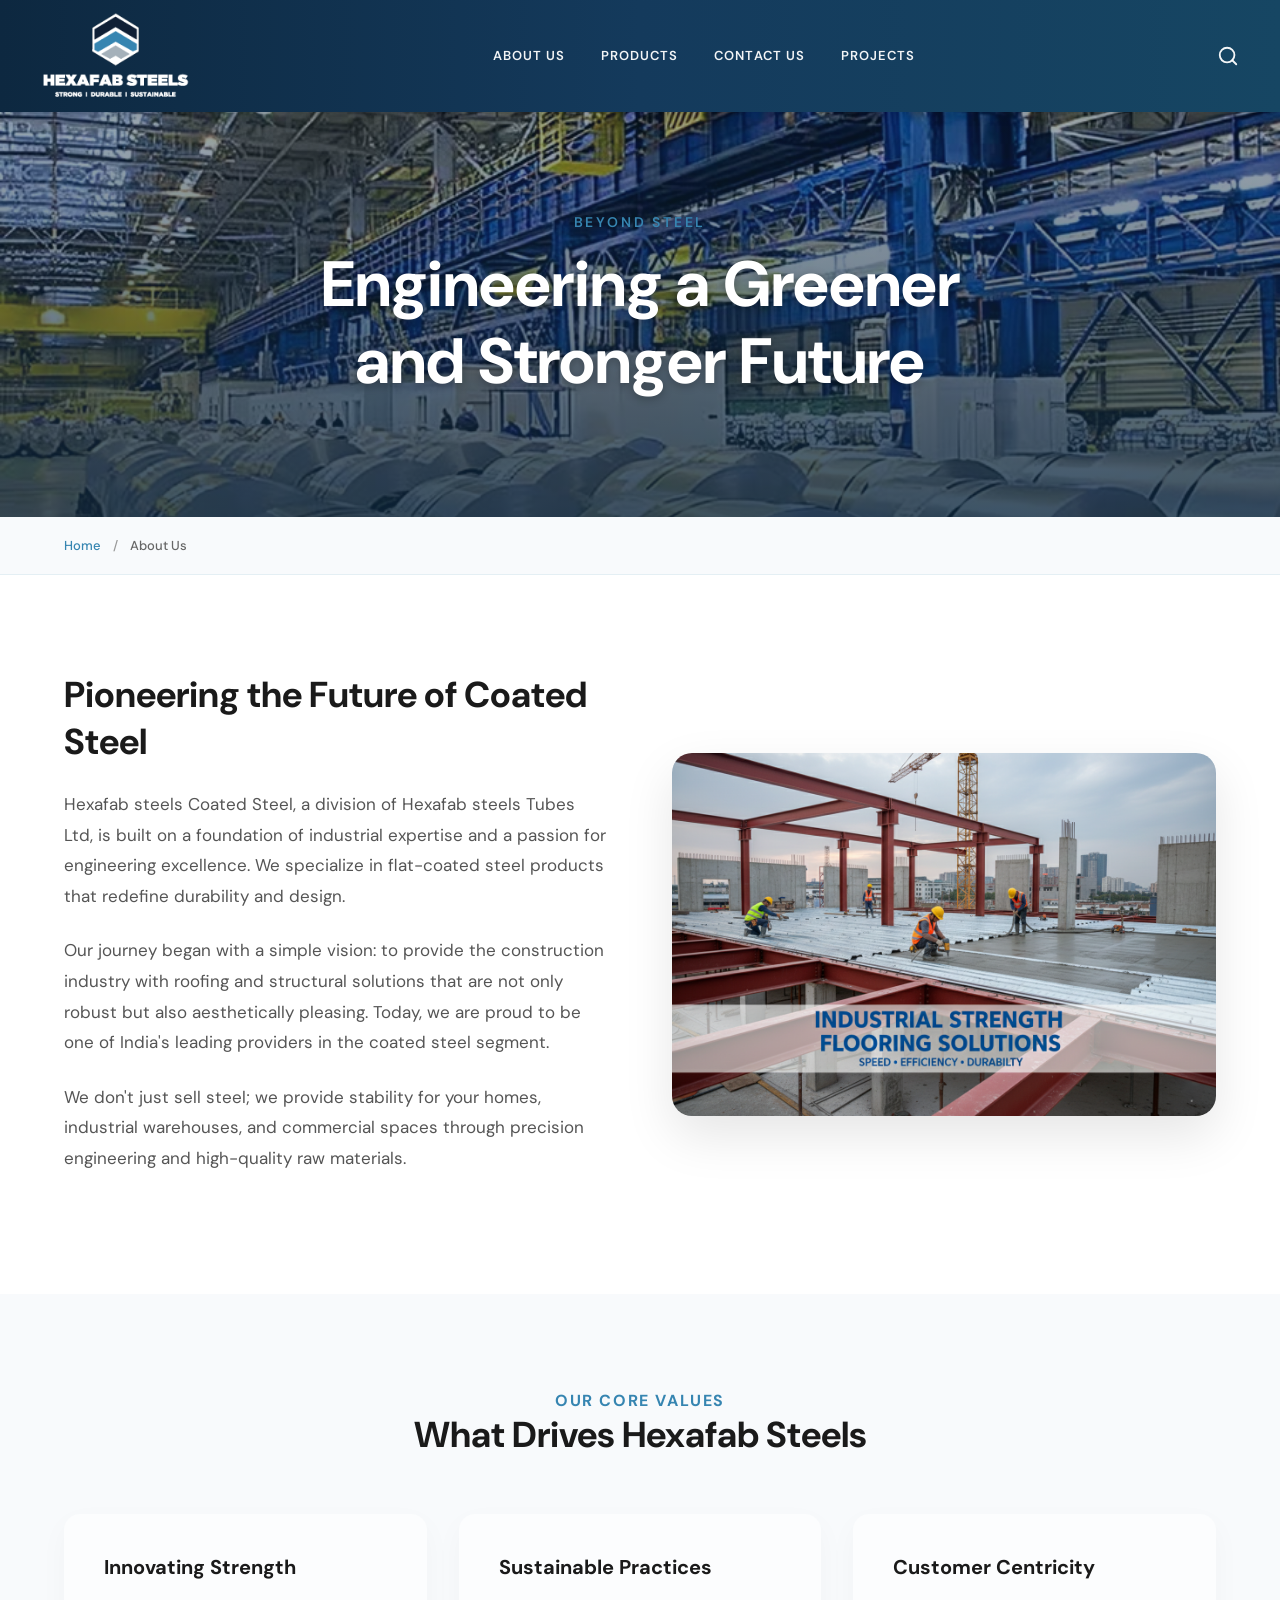
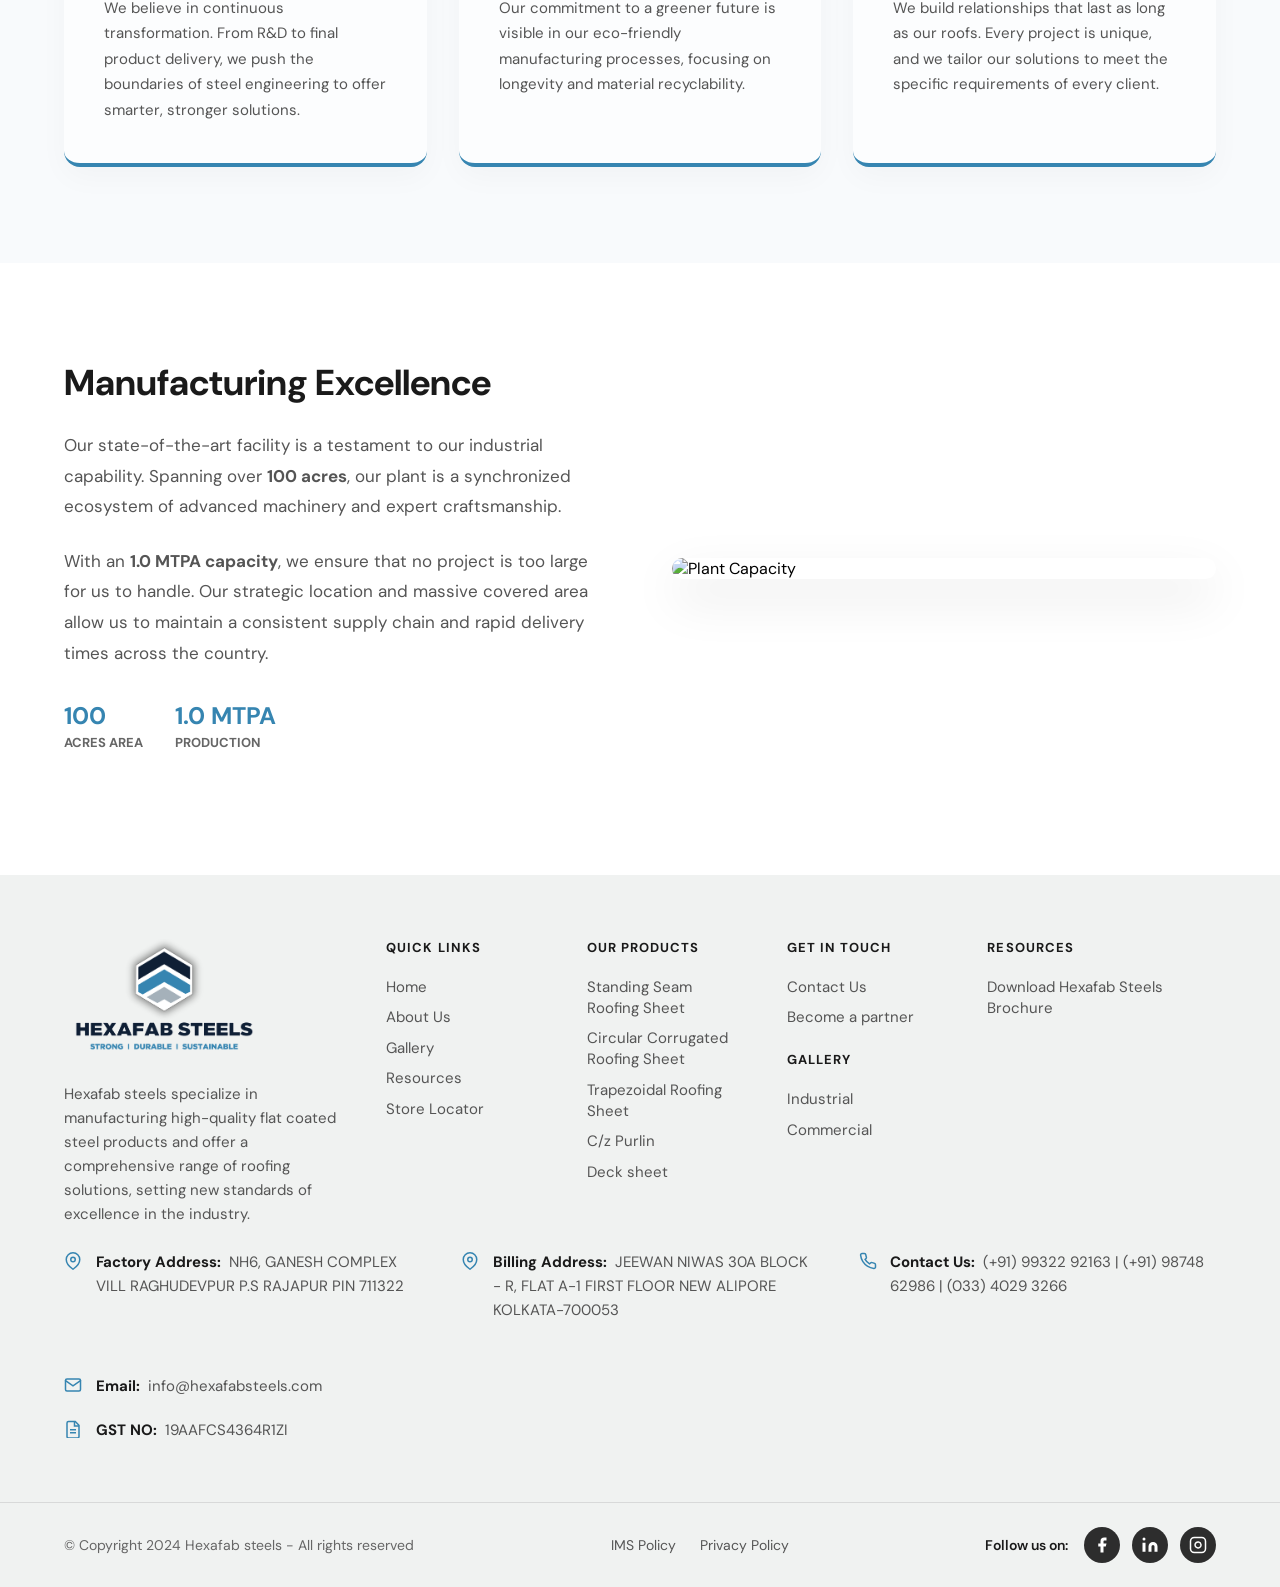
==== commit 641bf517: "dd" ====
--- a/about.html
+++ b/about.html
@@ -12,6 +12,7 @@
     rel="stylesheet" />
   <link rel="stylesheet" href="https://cdn.jsdelivr.net/npm/swiper@11/swiper-bundle.min.css" />
   <link rel="stylesheet" href="assets/css/style.css" />
+  <link rel="stylesheet" href="assets/css/ham.css" />
   <style>
     .ccc {
       display: grid !important;
--- a/assets/css/ham.css
+++ b/assets/css/ham.css
@@ -0,0 +1,74 @@
+.ccc {
+    display: grid !important;
+    grid-template-columns: repeat(auto-fit, minmax(280px, 1fr)) !important;
+    gap: 2.5rem !important;
+    align-items: start !important;
+    padding-bottom: 3rem !important;
+}
+
+.footer-contact-item {
+    display: flex !important;
+    align-items: flex-start !important;
+    gap: 0.85rem !important;
+    min-width: 0 !important;
+}
+
+.footer-contact-item.combined-item {
+    flex-direction: column !important;
+    gap: 1.25rem !important;
+}
+
+.contact-sub-item {
+    display: flex !important;
+    align-items: flex-start !important;
+    gap: 0.85rem !important;
+}
+
+.footer-contact-item span,
+.footer-contact-item a,
+.contact-sub-item span,
+.contact-sub-item a {
+    word-break: break-word !important;
+    overflow-wrap: anywhere !important;
+    font-size: 0.9375rem !important;
+    line-height: 1.6 !important;
+    color: #555 !important;
+    text-decoration: none !important;
+    transition: color 0.2s ease !important;
+}
+
+.footer-contact-item a:hover,
+.contact-sub-item a:hover {
+    color: #3685b1 !important;
+}
+
+.footer-contact-item strong,
+.contact-sub-item strong {
+    display: inline-block !important;
+    margin-right: 4px !important;
+    color: #1a1a1a !important;
+    white-space: nowrap !important;
+}
+
+#hamburger {
+    display: none;
+}
+
+@media (max-width: 901px) {
+    #hamburger {
+        display: inline-block;
+    }
+
+    .ccc {
+        grid-template-columns: 1fr !important;
+        gap: 2rem !important;
+    }
+
+    .footer-contact-item {
+        justify-content: flex-start !important;
+    }
+
+    .footer-contact-item.combined-item {
+        align-items: flex-start !important;
+    }
+}
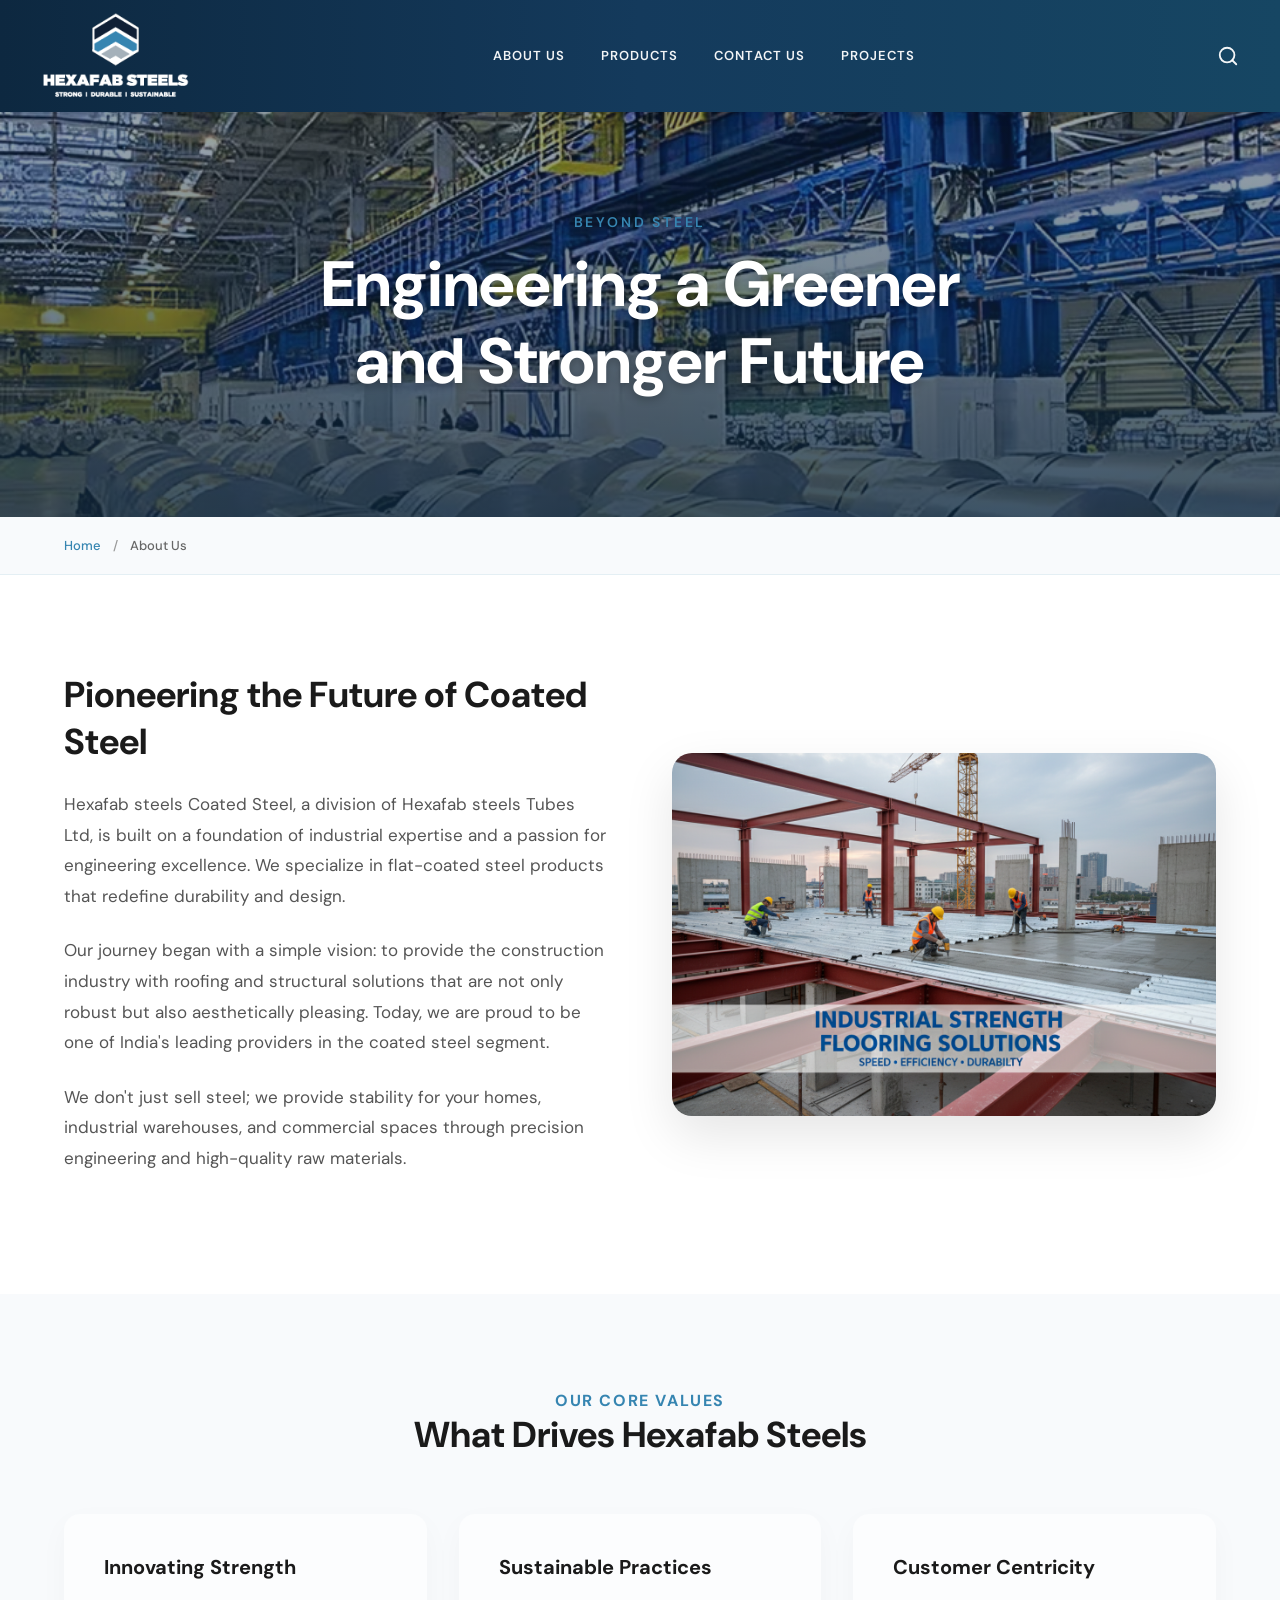
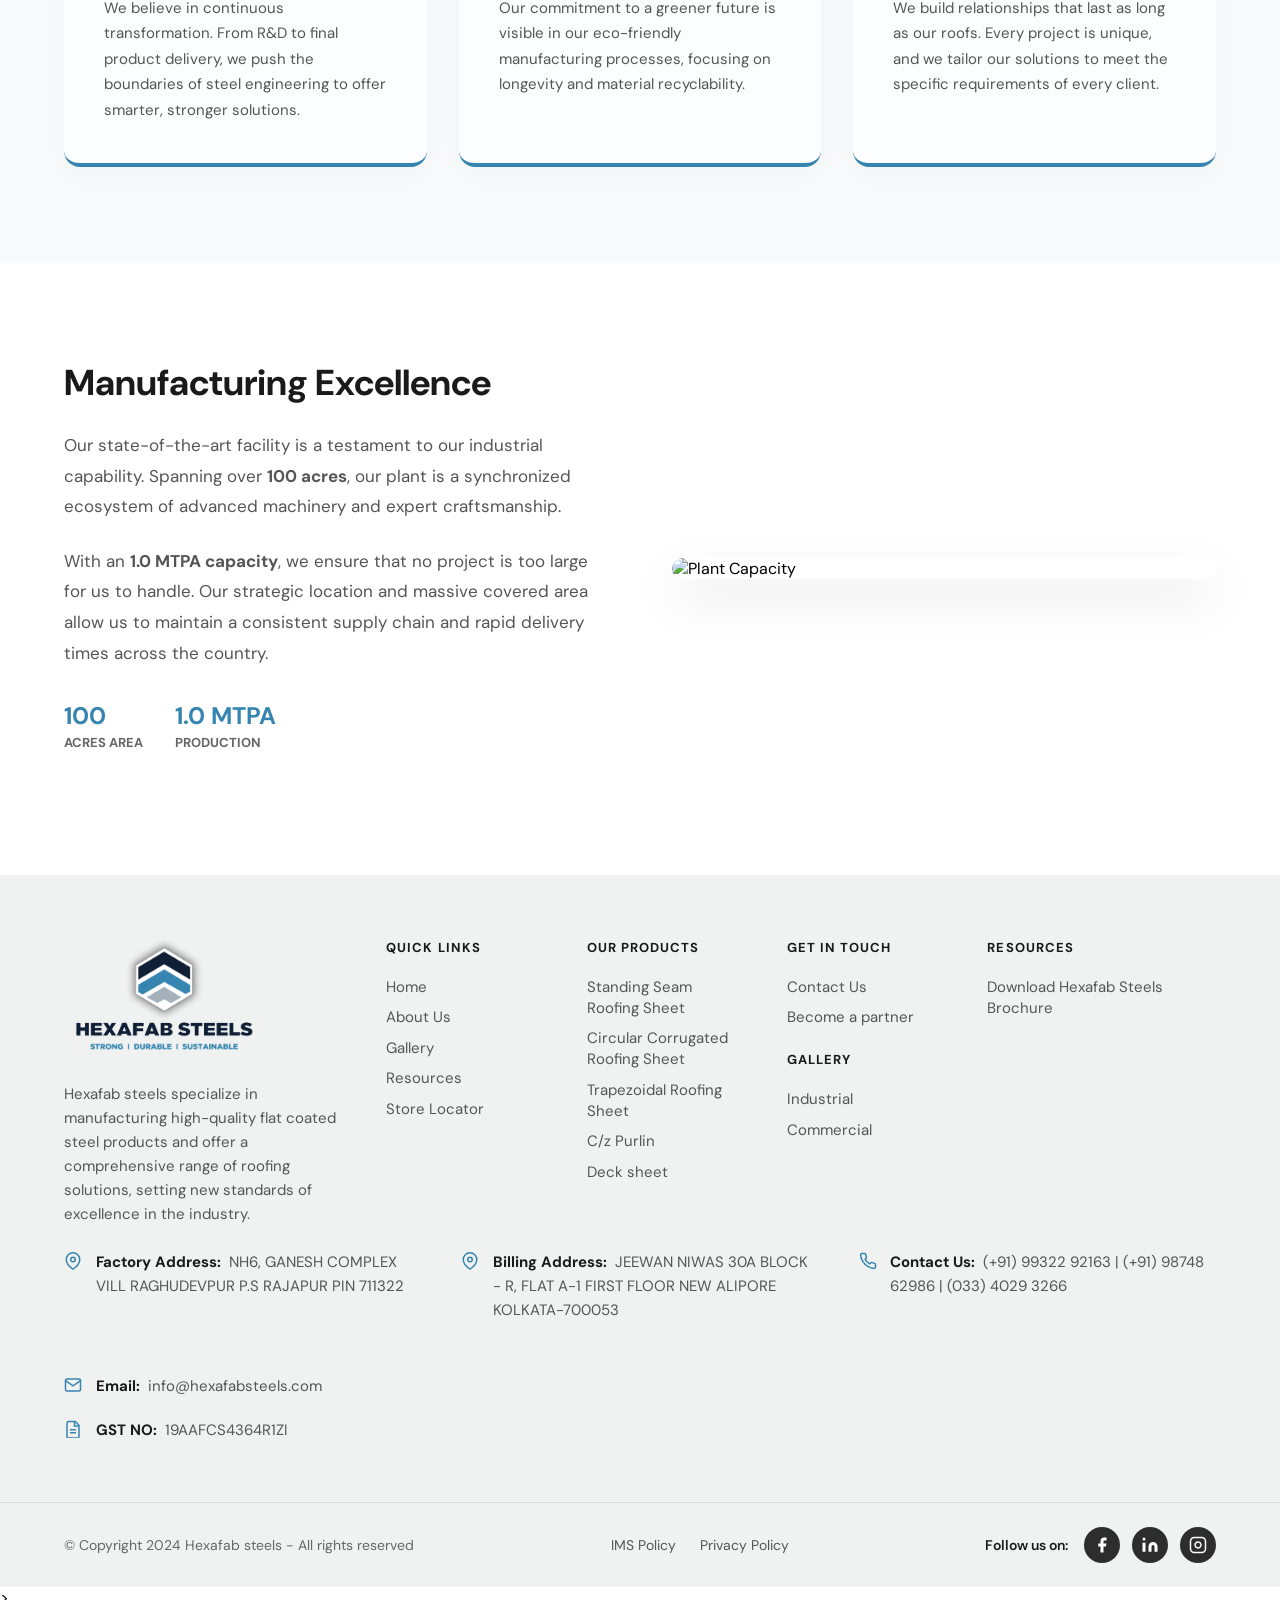
==== commit d94fa8af: "ww" ====
--- a/about.html
+++ b/about.html
@@ -14,58 +14,6 @@
   <link rel="stylesheet" href="assets/css/style.css" />
   <link rel="stylesheet" href="assets/css/ham.css" />
   <style>
-    .ccc {
-      display: grid !important;
-      grid-template-columns: repeat(auto-fit, minmax(280px, 1fr)) !important;
-      gap: 2.5rem !important;
-      align-items: start !important;
-      padding-bottom: 3rem !important;
-    }
-
-    .footer-contact-item {
-      display: flex !important;
-      align-items: flex-start !important;
-      gap: 0.85rem !important;
-      min-width: 0 !important;
-    }
-
-    .footer-contact-item.combined-item {
-      flex-direction: column !important;
-      gap: 1.25rem !important;
-    }
-
-    .contact-sub-item {
-      display: flex !important;
-      align-items: flex-start !important;
-      gap: 0.85rem !important;
-    }
-
-    .footer-contact-item span,
-    .footer-contact-item a,
-    .contact-sub-item span,
-    .contact-sub-item a {
-      word-break: break-word !important;
-      overflow-wrap: anywhere !important;
-      font-size: 0.9375rem !important;
-      line-height: 1.6 !important;
-      color: #555 !important;
-      text-decoration: none !important;
-      transition: color 0.2s ease !important;
-    }
-
-    .footer-contact-item a:hover,
-    .contact-sub-item a:hover {
-      color: #3685b1 !important;
-    }
-
-    .footer-contact-item strong,
-    .contact-sub-item strong {
-      display: inline-block !important;
-      margin-right: 4px !important;
-      color: #1a1a1a !important;
-      white-space: nowrap !important;
-    }
-
     /* Core Values styling */
     .values-grid {
       display: grid;
@@ -153,7 +101,7 @@
     <div class="offcanvas-backdrop" id="offcanvasBackdrop"></div>
     <div class="offcanvas-panel">
       <div class="offcanvas-header">
-        <a href="index.html" class="offcanvas-logo">
+        <a href="javascript:void(0);" class="offcanvas-logo">
           <img src="images/Hexafab-logo.png" alt="Hexafab steels Coated Steel" />
         </a>
       </div>
@@ -161,21 +109,41 @@
         <div class="offcanvas-col">
           <ul class="offcanvas-nav">
             <li><a href="index.html">HOME</a></li>
-            <li><a href="about.html" class="active">ABOUT US</a></li>
-            <li><a href="projects.html">OUR PROJECTS</a></li>
-            <li><a href="contact.html">CONTACT US</a></li>
-            <li><a href="javascript:void(0);">BECOME A PARTNER</a></li>
-            <li><a href="javascript:void(0);">NEWS &amp; MEDIA</a></li>
+            <li>
+              <a href="about.html">ABOUT US</a>
+            </li>
+            <li>
+              <a href="projects.html">OUR PROJECTS</a>
+            </li>
+            <li>
+              <a href="contact.html">CONTACT US</a>
+            </li>
+            <li>
+              <a href="javascript:void(0);">BECOME A PARTNER</a>
+            </li>
+            <li>
+              <a href="javascript:void(0);">NEWS &amp; MEDIA</a>
+            </li>
           </ul>
         </div>
         <div class="offcanvas-col">
           <p class="offcanvas-col-label">OUR Products</p>
           <ul class="offcanvas-brands">
-            <li><a href="products.html">Standing Seam Roofing Sheet</a></li>
-            <li><a href="products.html">Circular Corrugated Roofing Sheet</a></li>
-            <li><a href="products.html">Trapezoidal Roofing Sheet</a></li>
-            <li><a href="products.html">C/z Purlin</a></li>
-            <li><a href="products.html">Deck sheet</a></li>
+            <li>
+              <a href="javascript:void(0);">Standing Seam Roofing Sheet</a>
+            </li>
+            <li>
+              <a href="javascript:void(0);">Circular Corrugated Roofing Sheet</a>
+            </li>
+            <li>
+              <a href="javascript:void(0);">Trapezoidal Roofing Sheet</a>
+            </li>
+            <li>
+              <a href="javascript:void(0);">C/z Purlin</a>
+            </li>
+            <li>
+              <a href="javascript:void(0);">Deck sheet</a>
+            </li>
           </ul>
         </div>
       </div>
@@ -198,8 +166,15 @@
             </svg></a>
         </div>
         <div class="offcanvas-footer-btns">
-          <a href="javascript:void(0);" class="btn-outline">Warranty check</a>
-          <a href="javascript:void(0);" class="btn-solid">Store locator</a>
+          <a href="javascript:void(0);" class="btn-outline">Warranty check
+            <svg viewBox="0 0 24 24" fill="none" stroke="currentColor" stroke-width="2">
+              <path d="M6 9l6 6 6-6" />
+            </svg></a>
+          <a href="javascript:void(0);" class="btn-solid">Store locator
+            <svg viewBox="0 0 24 24" fill="none" stroke="currentColor" stroke-width="2">
+              <path d="M21 10c0 7-9 13-9 13s-9-6-9-13a9 9 0 0 1 18 0z" />
+              <circle cx="12" cy="10" r="3" />
+            </svg></a>
         </div>
       </div>
     </div>
@@ -308,6 +283,7 @@
 
   <footer class="site-footer">
     <div class="footer-top" style="padding-bottom: 0 !important;">
+
       <div class="footer-col footer-about">
         <div class="footer-logo" style="max-width: 200px">
           <img src="images/footer-logo.png" alt="Hexafab steels" style="width: 100%" />
@@ -318,33 +294,43 @@
           setting new standards of excellence in the industry.
         </p>
       </div>
+
+
       <div class="footer-col">
         <p class="footer-col-heading">QUICK LINKS</p>
         <ul class="footer-links">
           <li><a href="index.html">Home</a></li>
-          <li><a href="about.html">About Us</a></li>
-          <li><a href="projects.html">Gallery</a></li>
-          <li><a href="javascript:void(0);">Resources</a></li>
-          <li><a href="javascript:void(0);">Store Locator</a></li>
+          <li>
+            <a href="about.html">About Us</a>
+          </li>
+          <li>
+            <a href="projects.html">Gallery</a>
+          </li>
+          <li>
+            <a href="resources.html">Resources</a>
+          </li>
+          <li>
+            <a href="store-locator.html">Store Locator</a>
+          </li>
         </ul>
       </div>
       <div class="footer-col">
         <p class="footer-col-heading">OUR PRODUCTS</p>
         <ul class="footer-links">
           <li>
-            <a href="products.html">Standing Seam Roofing Sheet</a>
-          </li>
-          <li>
-            <a href="products.html">Circular Corrugated Roofing Sheet</a>
-          </li>
-          <li>
-            <a href="products.html">Trapezoidal Roofing Sheet</a>
-          </li>
-          <li>
-            <a href="products.html">C/z Purlin</a>
-          </li>
-          <li>
-            <a href="products.html">Deck sheet</a>
+            <a href="javascript:void(0);">Standing Seam Roofing Sheet</a>
+          </li>
+          <li>
+            <a href="javascript:void(0);">Circular Corrugated Roofing Sheet</a>
+          </li>
+          <li>
+            <a href="javascript:void(0);">Trapezoidal Roofing Sheet</a>
+          </li>
+          <li>
+            <a href="javascript:void(0);">C/z Purlin</a>
+          </li>
+          <li>
+            <a href="javascript:void(0);">Deck sheet</a>
           </li>
         </ul>
       </div>
@@ -355,7 +341,7 @@
             <a href="contact.html">Contact Us</a>
           </li>
           <li>
-            <a href="javascript:void(0);">Become a partner</a>
+            <a href="become-a-partner.html">Become a partner</a>
           </li>
         </ul>
         <p class="footer-col-heading" style="margin-top: 1.5rem">GALLERY</p>
@@ -376,9 +362,11 @@
           </li>
         </ul>
       </div>
+
     </div>
 
     <div class="footer-top ccc" style="padding-top: 0 !important;">
+
       <div class="footer-contact-item">
         <svg viewBox="0 0 24 24" fill="none" stroke="currentColor" stroke-width="2">
           <path d="M21 10c0 7-9 13-9 13s-9-6-9-13a9 9 0 0 1 18 0z" />
@@ -411,6 +399,7 @@
           </svg>
           <a href="mailto:info@hexafabsteels.com"><strong>Email:</strong> info@hexafabsteels.com</a>
         </div>
+
         <div class="contact-sub-item">
           <svg viewBox="0 0 24 24" fill="none" stroke="currentColor" stroke-width="2">
             <path d="M6 2h9l5 5v15a2 2 0 0 1-2 2H6a2 2 0 0 1-2-2V4a2 2 0 0 1 2-2z" />
@@ -423,13 +412,14 @@
       </div>
     </div>
 
+
     <div class="footer-bottom">
       <p class="footer-copyright">
         © Copyright 2024 Hexafab steels - All rights reserved
       </p>
       <div class="footer-policies">
-        <a href="javascript:void(0);">IMS Policy</a>
-        <a href="javascript:void(0);">Privacy Policy</a>
+        <a href="ims-policy.html">IMS Policy</a>
+        <a href="privacy-policy.html">Privacy Policy</a>
       </div>
       <div class="footer-social">
         <span class="footer-social-label">Follow us on:</span>
@@ -474,42 +464,63 @@
     requestAnimationFrame(raf)
   </script>
   <script>
-    // Search toggle
-    (function () {
+    ; (function () {
       var searchBtn = document.querySelector(".header-search")
       var overlay = document.getElementById("headerSearchOverlay")
       var searchInput = document.getElementById("headerSearchInput")
       var searchClose = document.getElementById("searchClose")
       if (!searchBtn || !overlay) return
-      searchBtn.addEventListener("click", function() {
+      function openSearch() {
         document.body.classList.add("is-search-open")
         overlay.setAttribute("aria-hidden", "false")
-        if (searchInput) searchInput.focus()
-      })
-      searchClose.addEventListener("click", function() {
+        if (searchInput) {
+          searchInput.focus()
+        }
+      }
+      function closeSearch() {
         document.body.classList.remove("is-search-open")
         overlay.setAttribute("aria-hidden", "true")
+      }
+      searchBtn.addEventListener("click", openSearch)
+      searchClose.addEventListener("click", closeSearch)
+      overlay.addEventListener("click", function (e) {
+        if (e.target === overlay) closeSearch()
+      })
+      document.addEventListener("keydown", function (e) {
+        if (
+          e.key === "Escape" &&
+          document.body.classList.contains("is-search-open")
+        )
+          closeSearch()
       })
     })()
-
-    // Mobile menu toggle
-    ; (function () {
+      ; (function () {
         var menuToggle = document.querySelector(".menu-toggle")
         var offcanvas = document.getElementById("offcanvasMenu")
         var offcanvasClose = document.getElementById("offcanvasClose")
         var offcanvasBackdrop = document.getElementById("offcanvasBackdrop")
         if (!menuToggle || !offcanvas) return
-        menuToggle.addEventListener("click", function() {
+        function openOffcanvas() {
           document.body.classList.add("is-offcanvas-open")
           offcanvas.setAttribute("aria-hidden", "false")
-        })
-        function closeMenu() {
+        }
+        function closeOffcanvas() {
           document.body.classList.remove("is-offcanvas-open")
           offcanvas.setAttribute("aria-hidden", "true")
         }
-        offcanvasClose.addEventListener("click", closeMenu)
-        if (offcanvasBackdrop) offcanvasBackdrop.addEventListener("click", closeMenu)
+        menuToggle.addEventListener("click", openOffcanvas)
+        offcanvasClose.addEventListener("click", closeOffcanvas)
+        if (offcanvasBackdrop)
+          offcanvasBackdrop.addEventListener("click", closeOffcanvas)
+        document.addEventListener("keydown", function (e) {
+          if (
+            e.key === "Escape" &&
+            document.body.classList.contains("is-offcanvas-open")
+          )
+            closeOffcanvas()
+        })
       })()
   </script>
 </body>
-</html>
+
+</html>>
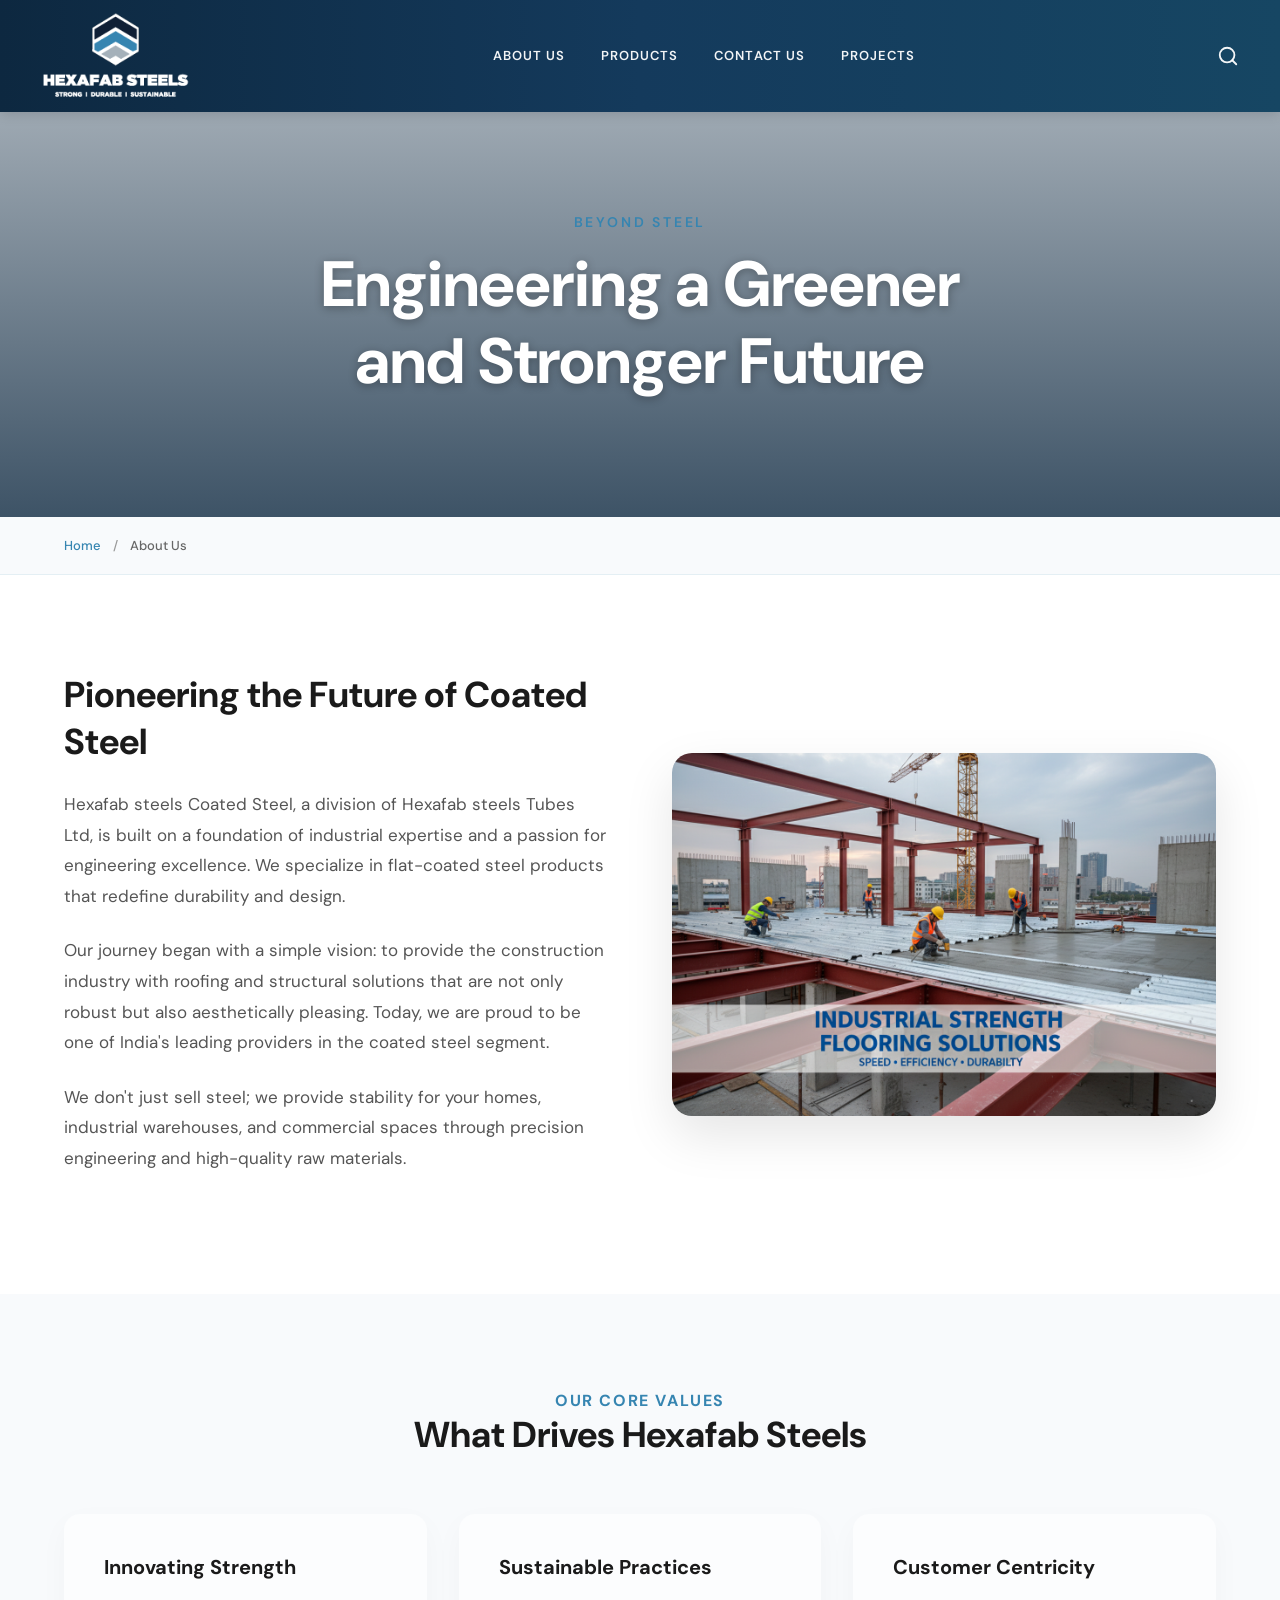
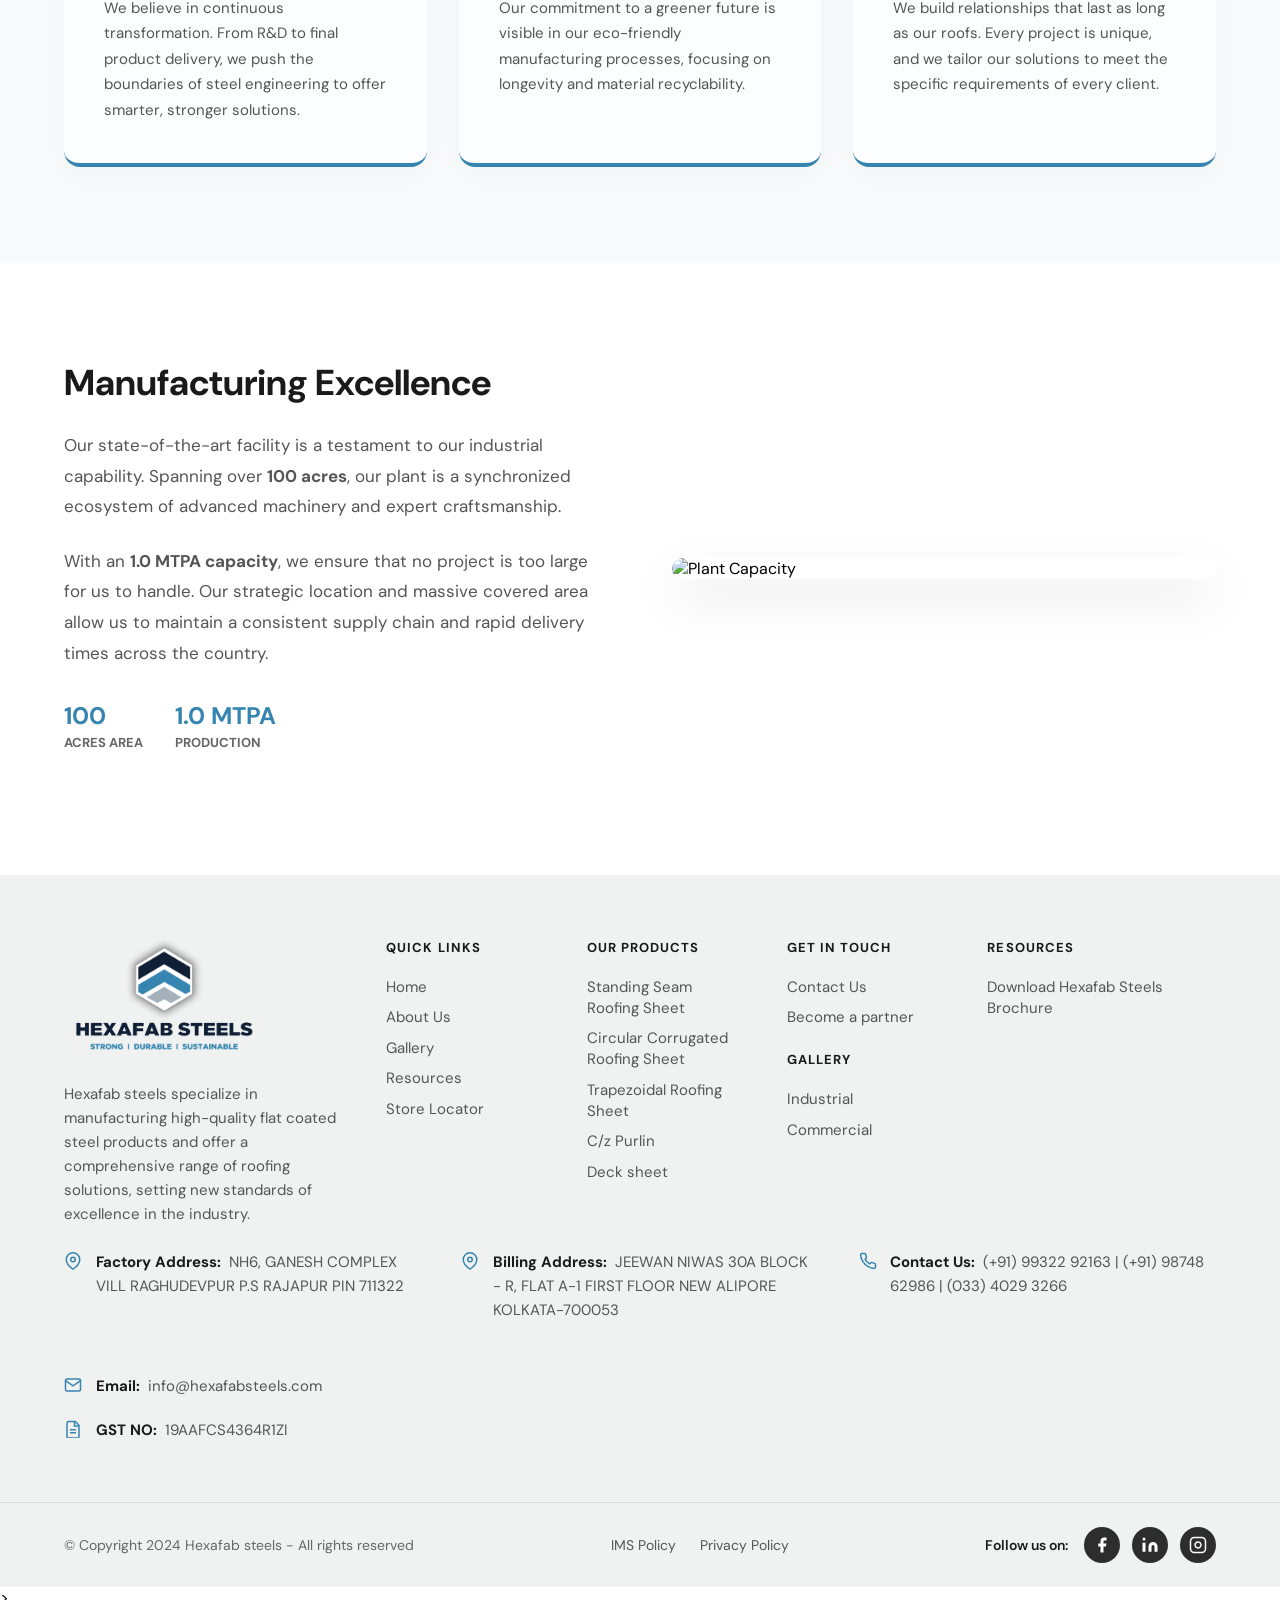
==== commit d7f68f71: "sss" ====
--- a/about.html
+++ b/about.html
@@ -118,8 +118,14 @@
             <li>
               <a href="contact.html">CONTACT US</a>
             </li>
-            <li>
-              <a href="javascript:void(0);">BECOME A PARTNER</a>
+                        <li>
+              <a href="become-a-partner.html">BECOME A PARTNER</a>
+            </li>
+            <li>
+              <a href="store-locator.html">STORE LOCATOR</a>
+            </li>
+            <li>
+              <a href="resources.html">RESOURCES</a>
             </li>
             <li>
               <a href="javascript:void(0);">NEWS &amp; MEDIA</a>
@@ -130,19 +136,19 @@
           <p class="offcanvas-col-label">OUR Products</p>
           <ul class="offcanvas-brands">
             <li>
-              <a href="javascript:void(0);">Standing Seam Roofing Sheet</a>
-            </li>
-            <li>
-              <a href="javascript:void(0);">Circular Corrugated Roofing Sheet</a>
-            </li>
-            <li>
-              <a href="javascript:void(0);">Trapezoidal Roofing Sheet</a>
-            </li>
-            <li>
-              <a href="javascript:void(0);">C/z Purlin</a>
-            </li>
-            <li>
-              <a href="javascript:void(0);">Deck sheet</a>
+              <a href="product-details.html">Standing Seam Roofing Sheet</a>
+            </li>
+            <li>
+              <a href="product-details.html">Circular Corrugated Roofing Sheet</a>
+            </li>
+            <li>
+              <a href="product-details.html">Trapezoidal Roofing Sheet</a>
+            </li>
+            <li>
+              <a href="product-details.html">C/z Purlin</a>
+            </li>
+            <li>
+              <a href="product-details.html">Deck sheet</a>
             </li>
           </ul>
         </div>
@@ -188,7 +194,7 @@
   </div>
 
   <main>
-    <section class="internal-hero" style="background-image: url('images/factory-image.webp');">
+    <section class="internal-hero" style="background-image: url('images/Trapezoidal-Roofing-Sheet/TrapezoidalRoofingSheetBanner.png');">
       <div class="internal-hero-content">
         <p class="page-label">Beyond Steel</p>
         <h1>Engineering a Greener and Stronger Future</h1>
@@ -318,19 +324,19 @@
         <p class="footer-col-heading">OUR PRODUCTS</p>
         <ul class="footer-links">
           <li>
-            <a href="javascript:void(0);">Standing Seam Roofing Sheet</a>
-          </li>
-          <li>
-            <a href="javascript:void(0);">Circular Corrugated Roofing Sheet</a>
-          </li>
-          <li>
-            <a href="javascript:void(0);">Trapezoidal Roofing Sheet</a>
-          </li>
-          <li>
-            <a href="javascript:void(0);">C/z Purlin</a>
-          </li>
-          <li>
-            <a href="javascript:void(0);">Deck sheet</a>
+            <a href="product-details.html">Standing Seam Roofing Sheet</a>
+          </li>
+          <li>
+            <a href="product-details.html">Circular Corrugated Roofing Sheet</a>
+          </li>
+          <li>
+            <a href="product-details.html">Trapezoidal Roofing Sheet</a>
+          </li>
+          <li>
+            <a href="product-details.html">C/z Purlin</a>
+          </li>
+          <li>
+            <a href="product-details.html">Deck sheet</a>
           </li>
         </ul>
       </div>
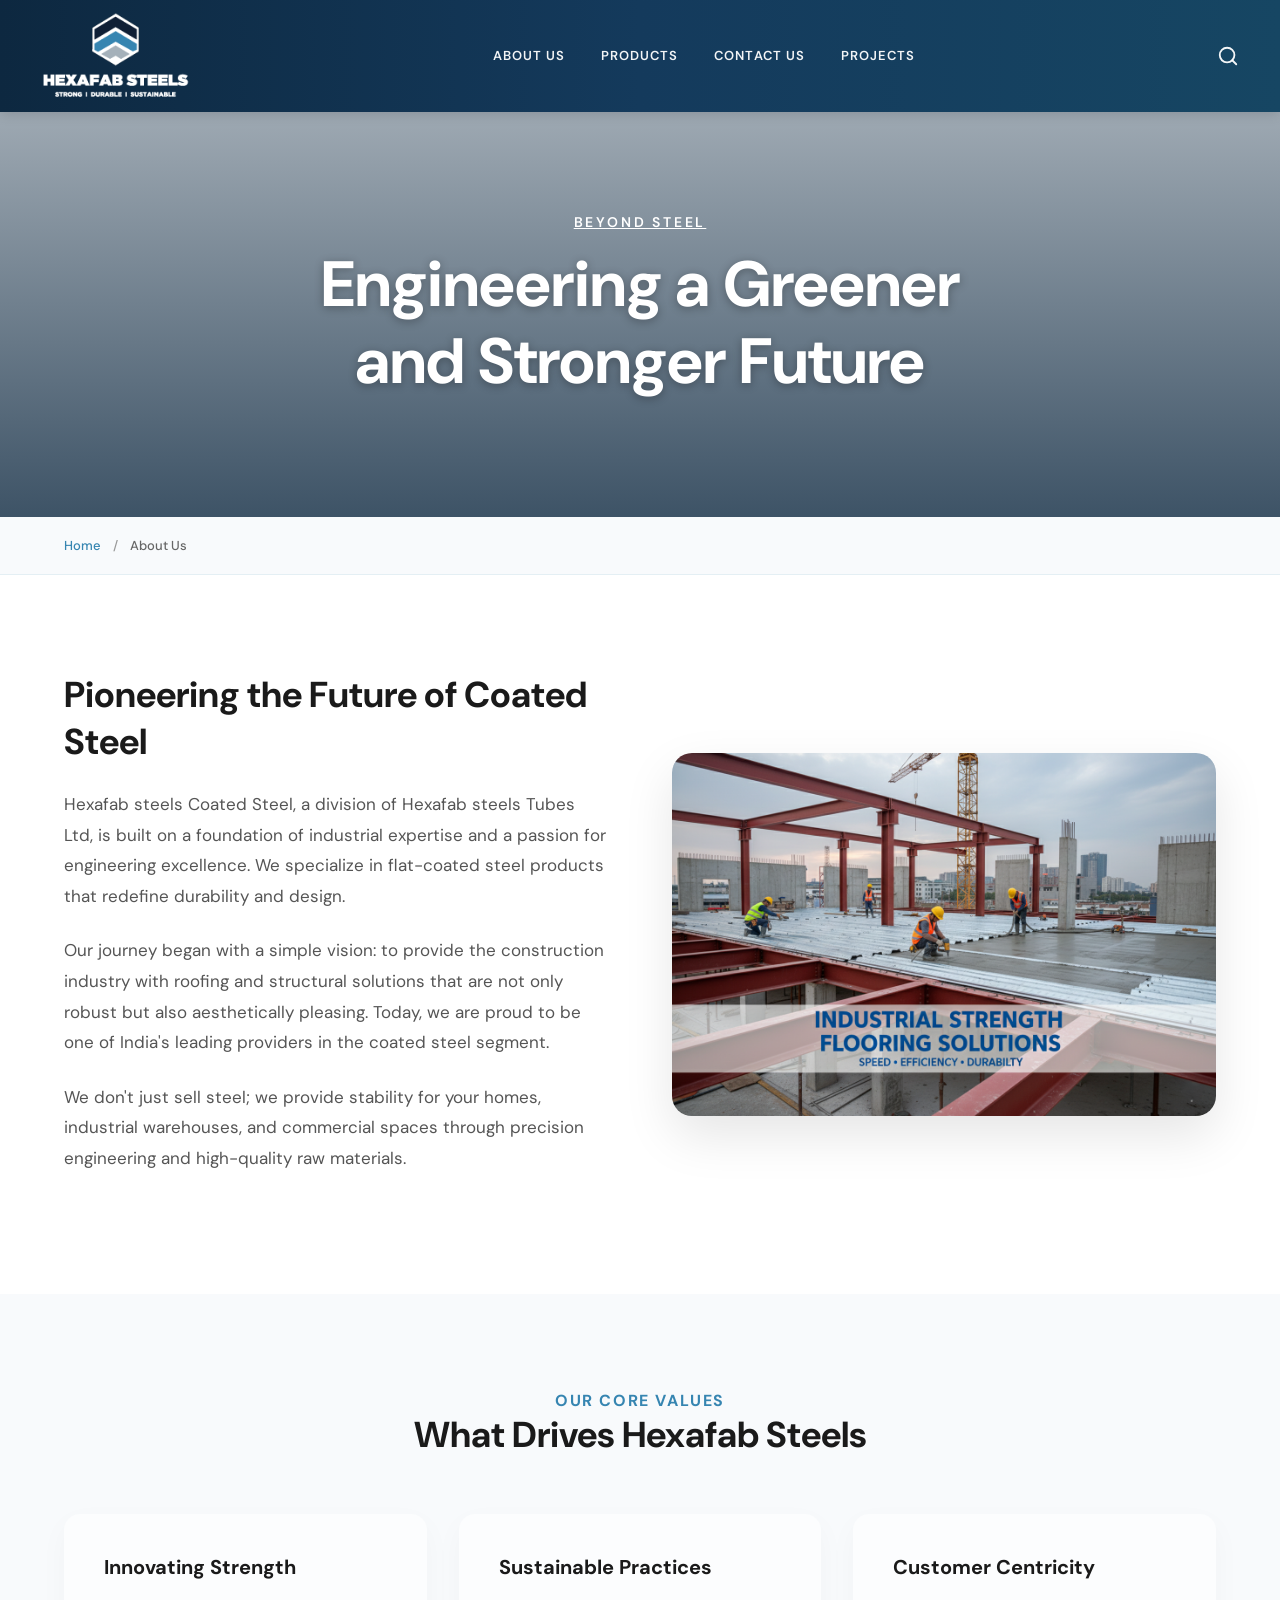
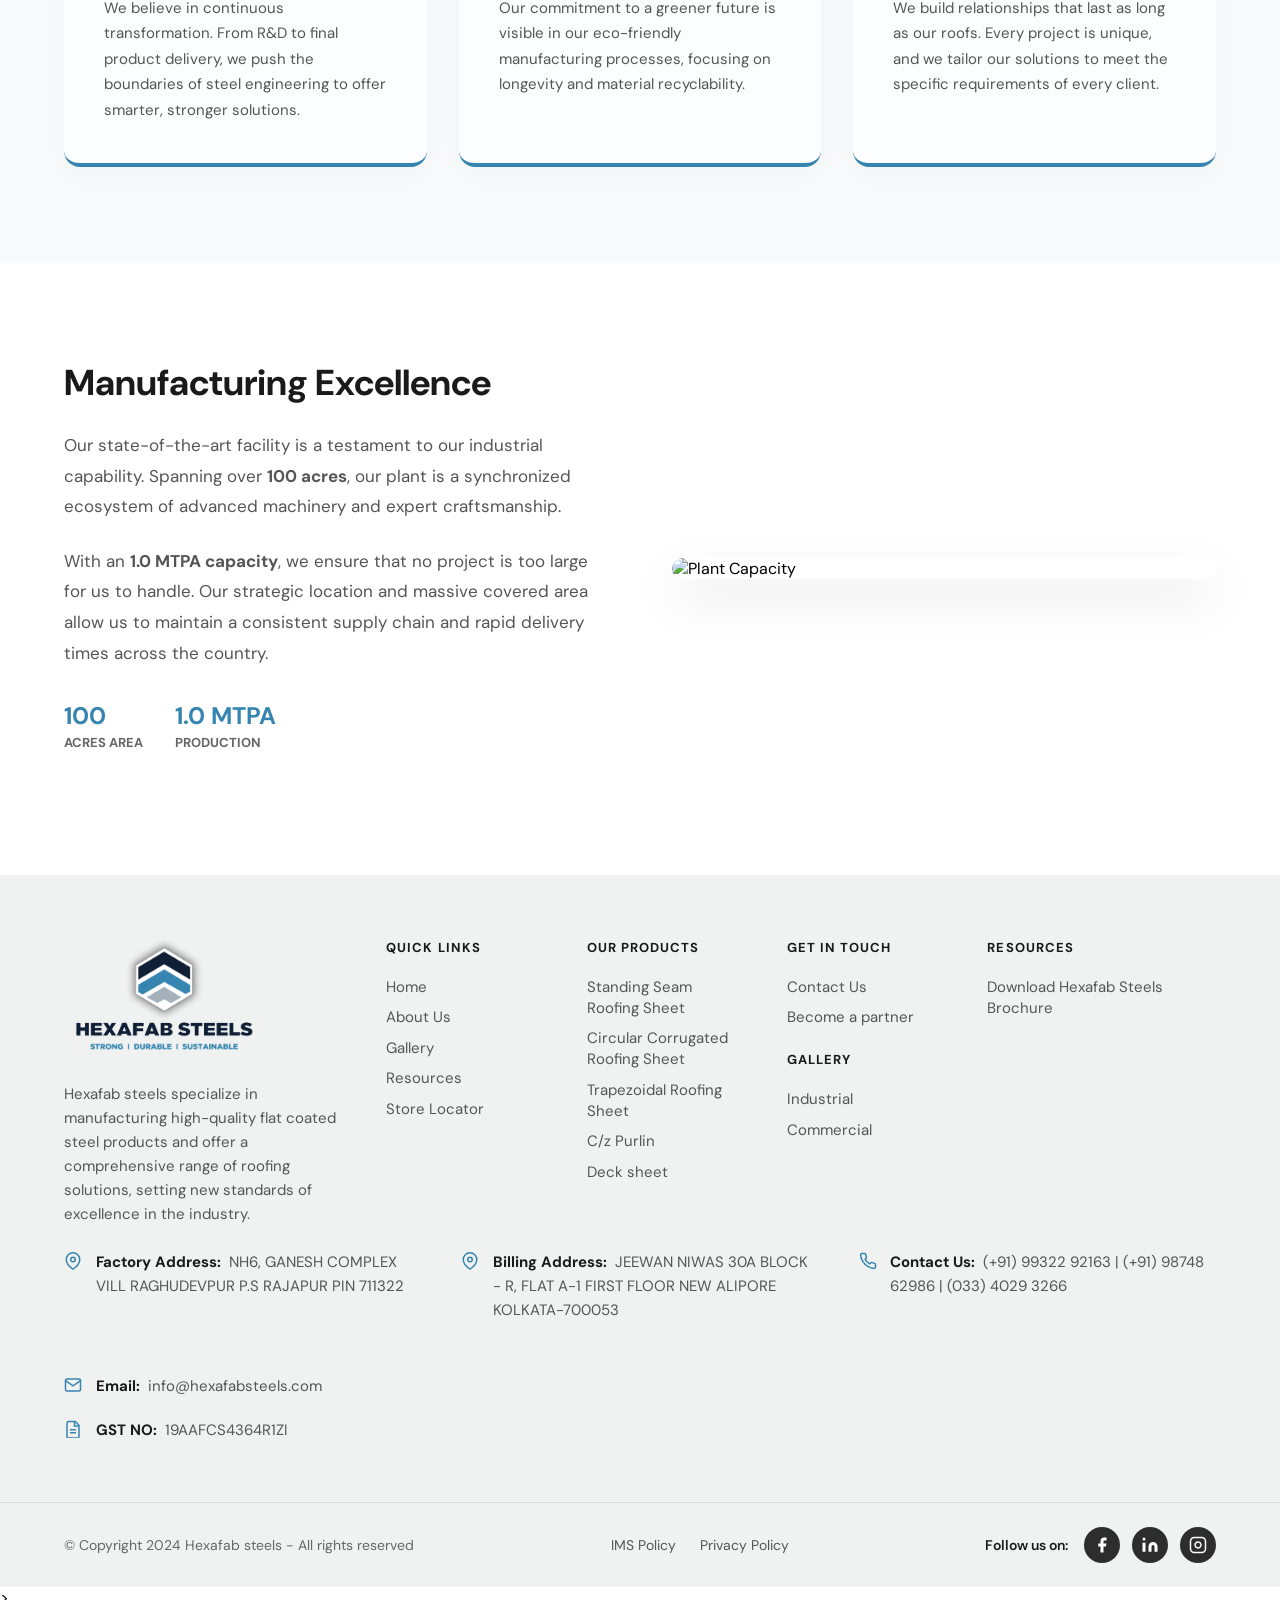
==== commit 2d38ee2d: "dsds" ====
--- a/about.html
+++ b/about.html
@@ -196,7 +196,7 @@
   <main>
     <section class="internal-hero" style="background-image: url('images/Trapezoidal-Roofing-Sheet/TrapezoidalRoofingSheetBanner.png');">
       <div class="internal-hero-content">
-        <p class="page-label">Beyond Steel</p>
+        <p class="page-label" style="color: white; text-decoration: underline;">Beyond Steel</p>
         <h1>Engineering a Greener and Stronger Future</h1>
       </div>
     </section>
